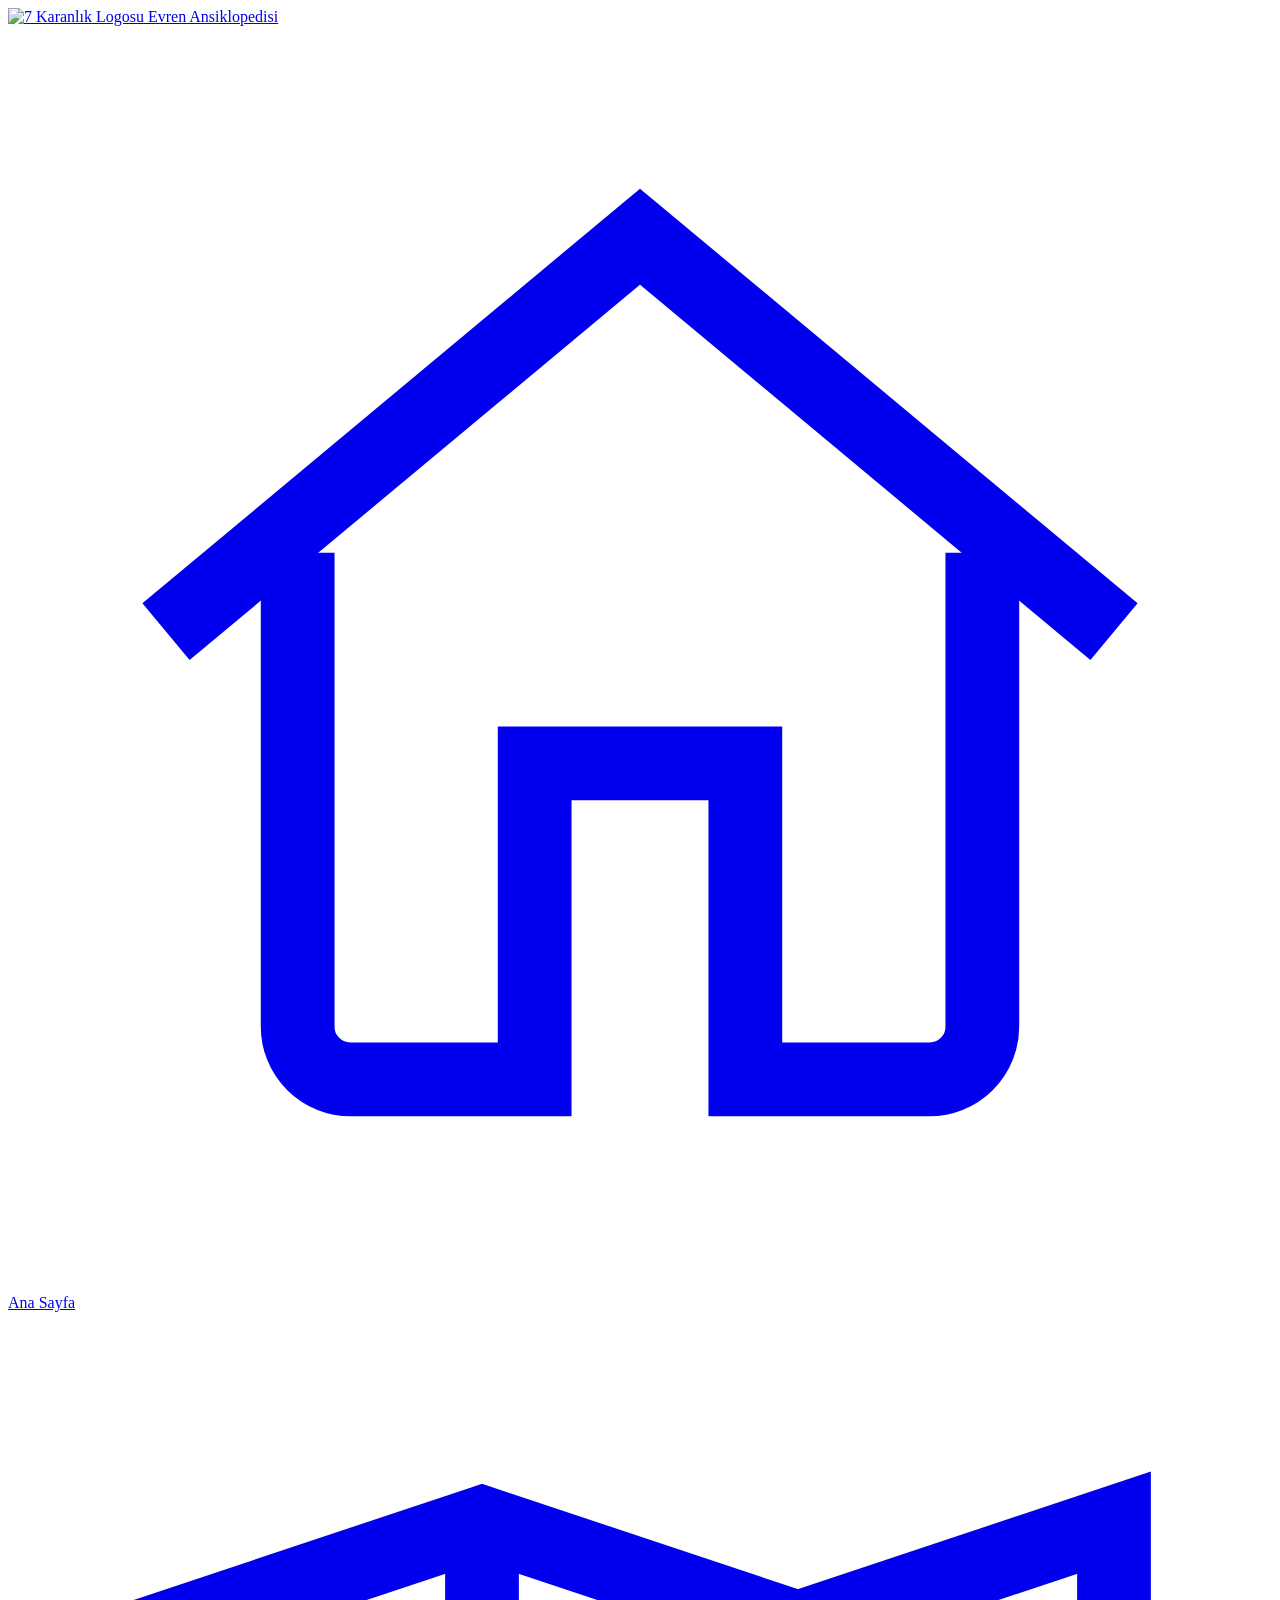
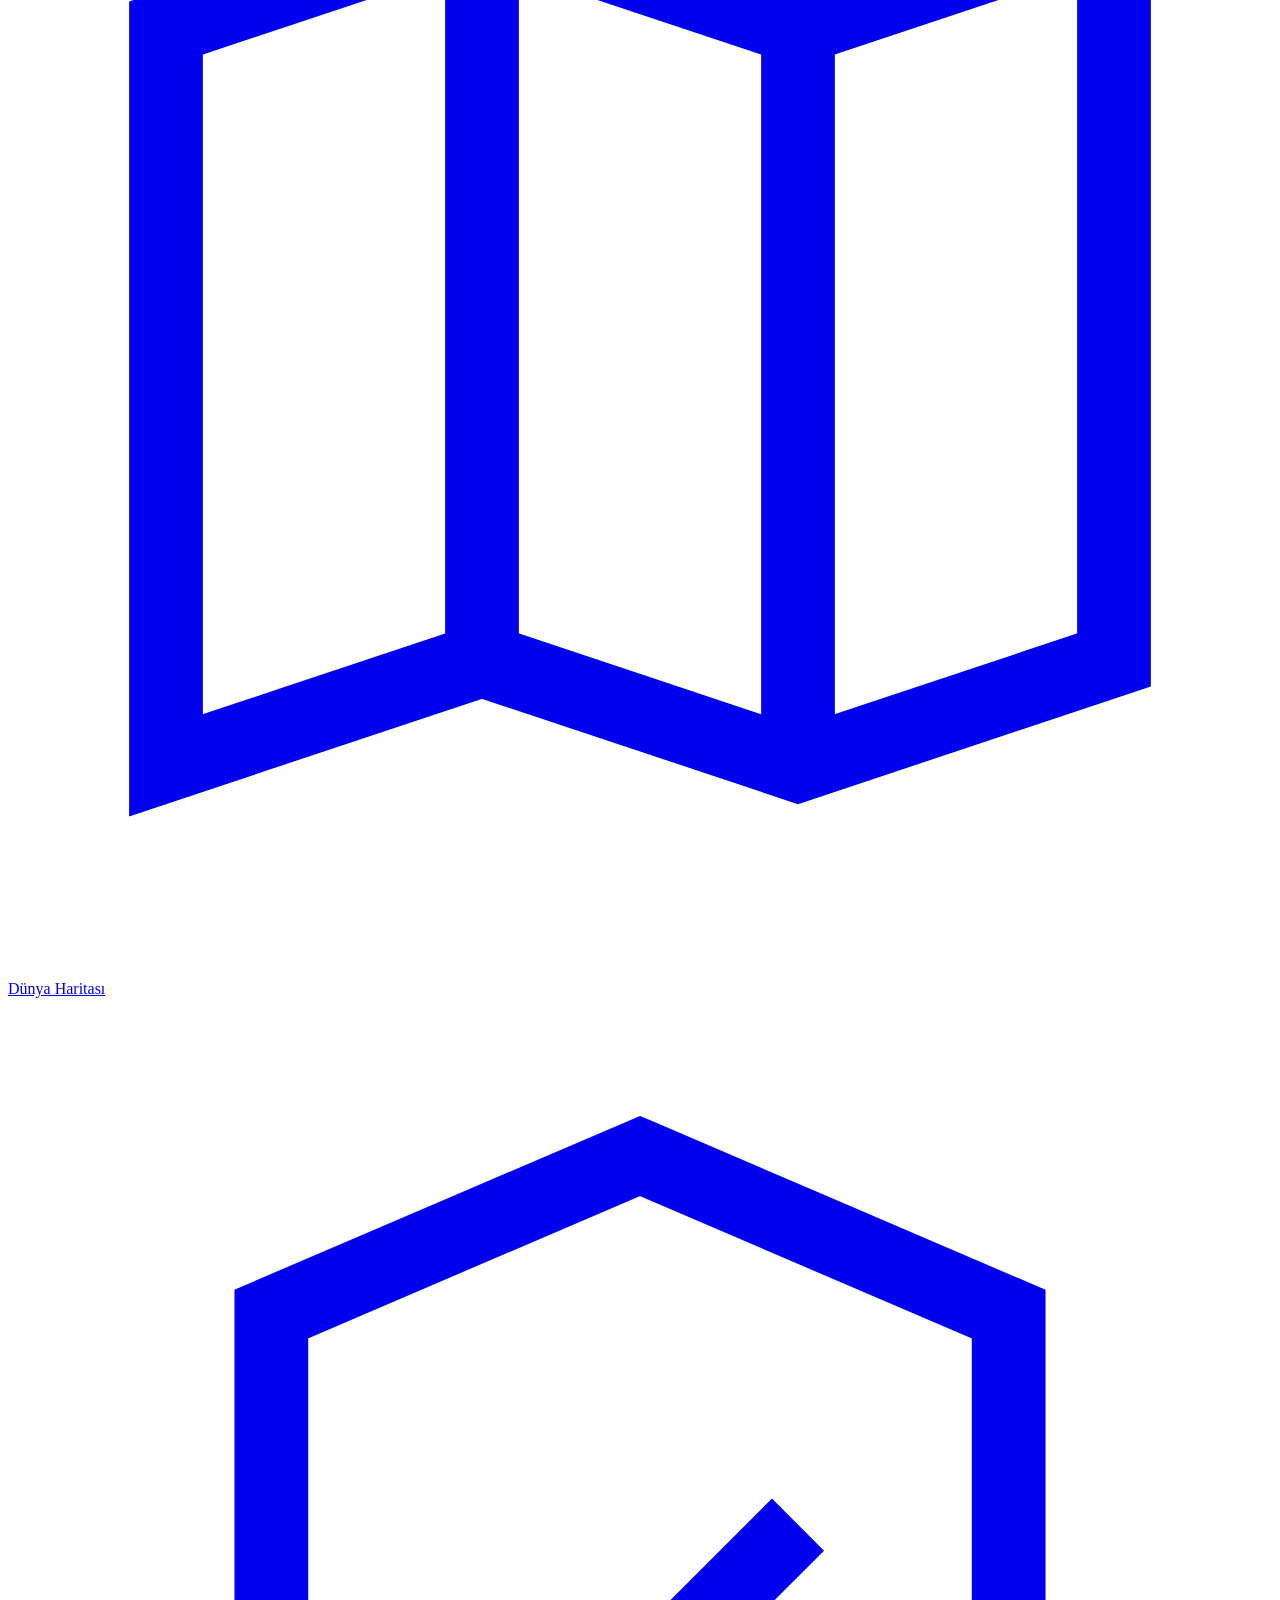
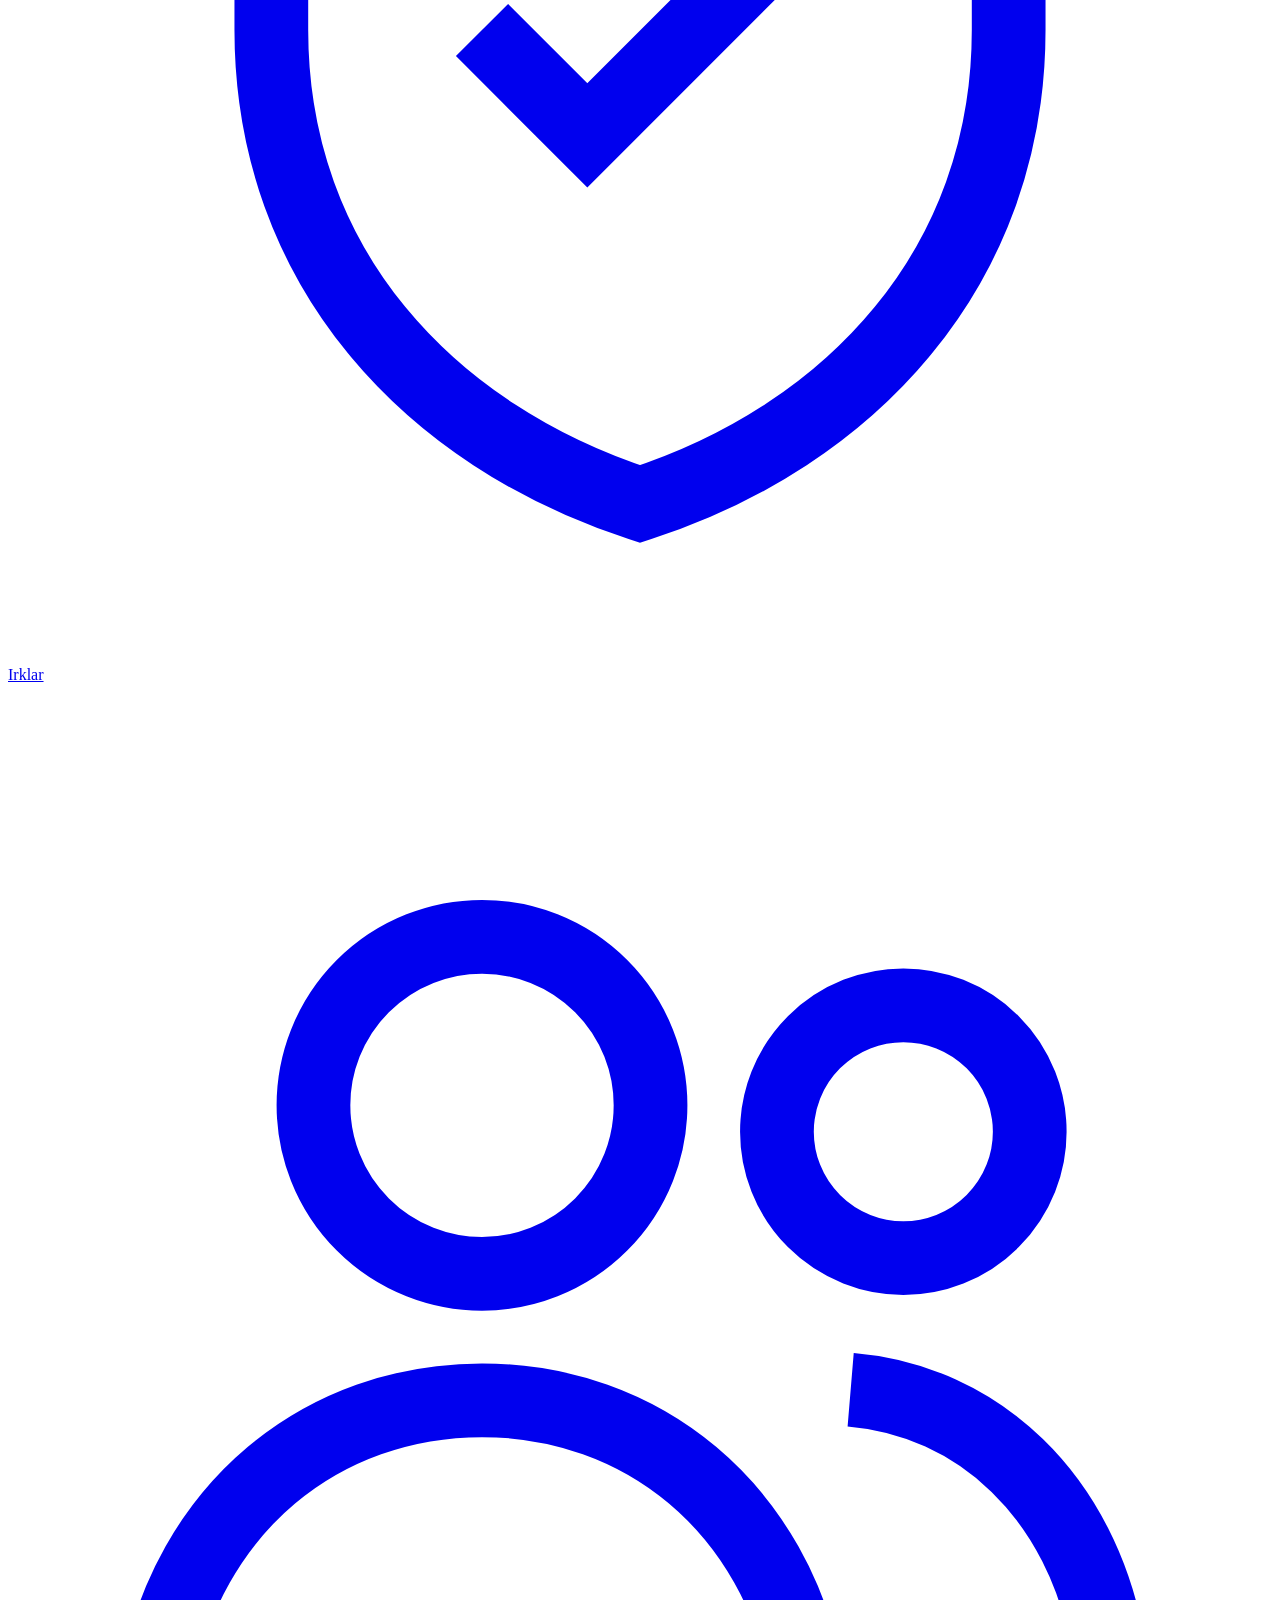
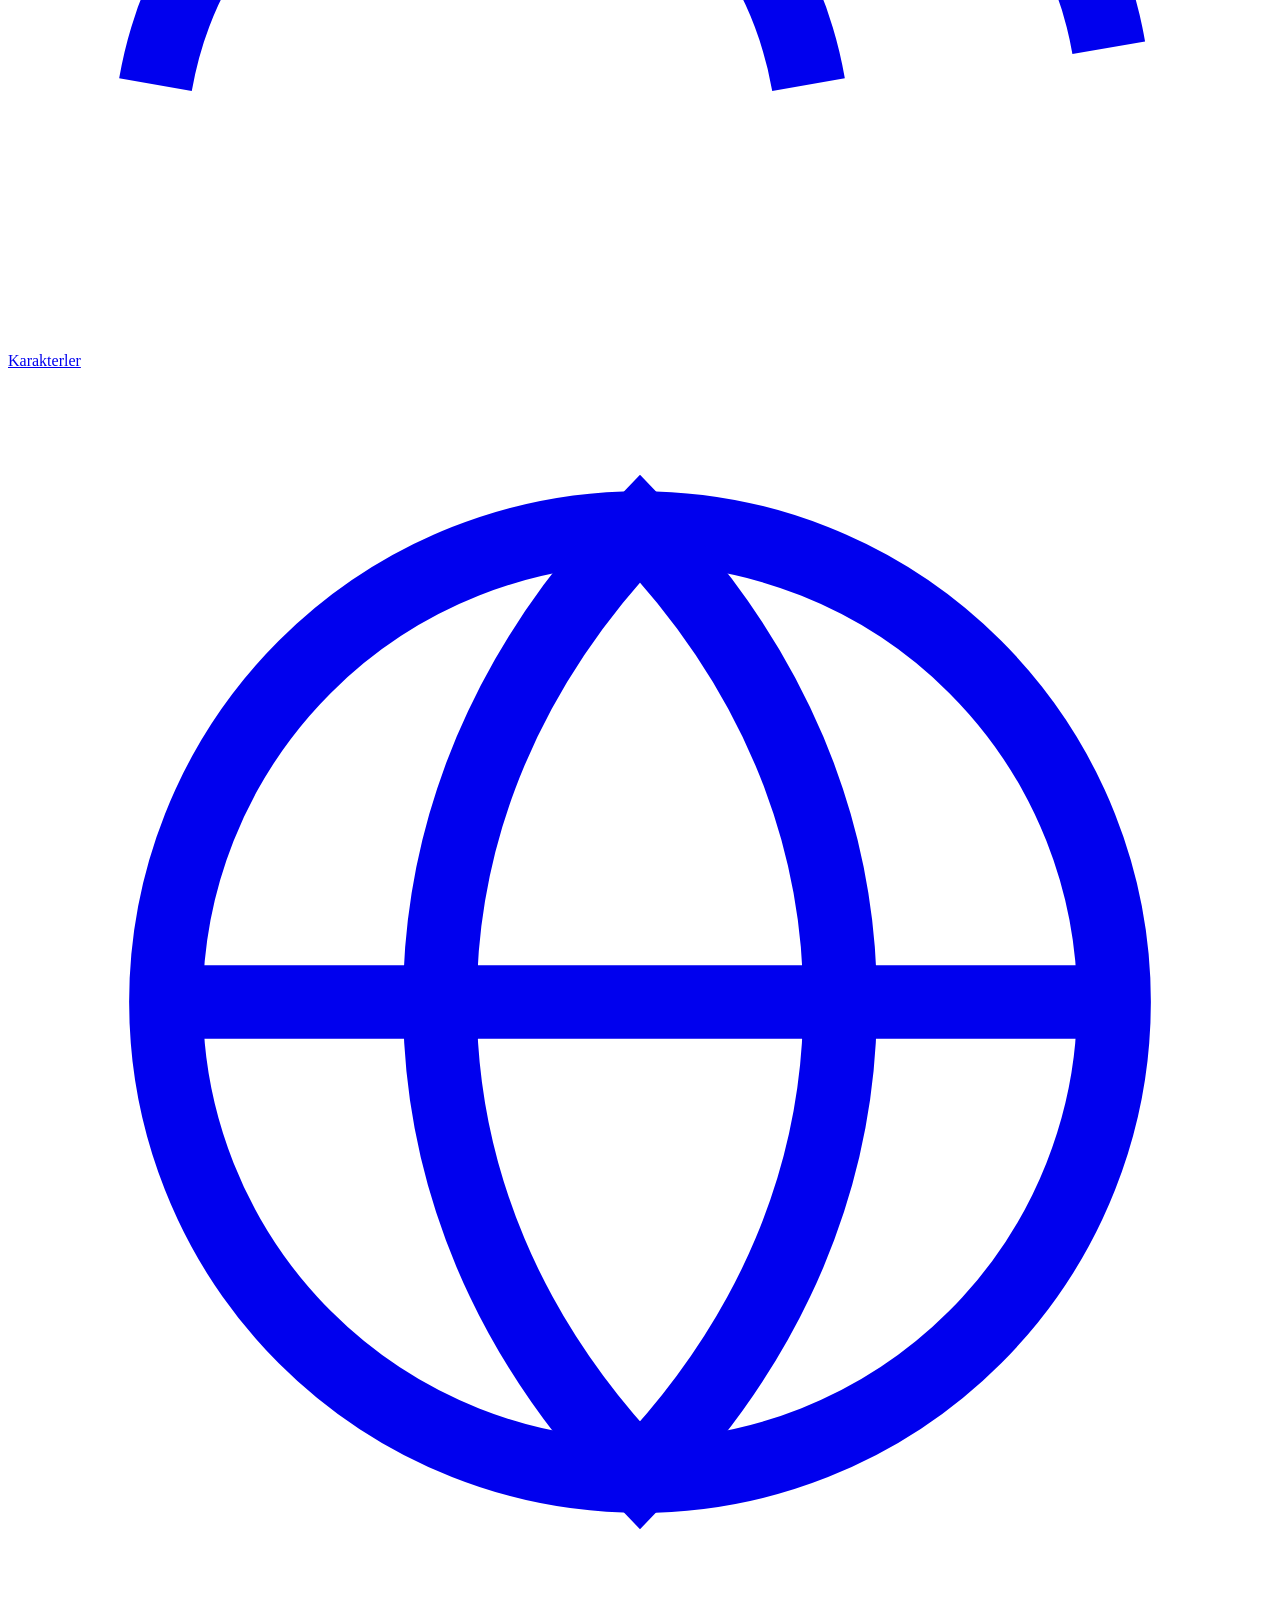
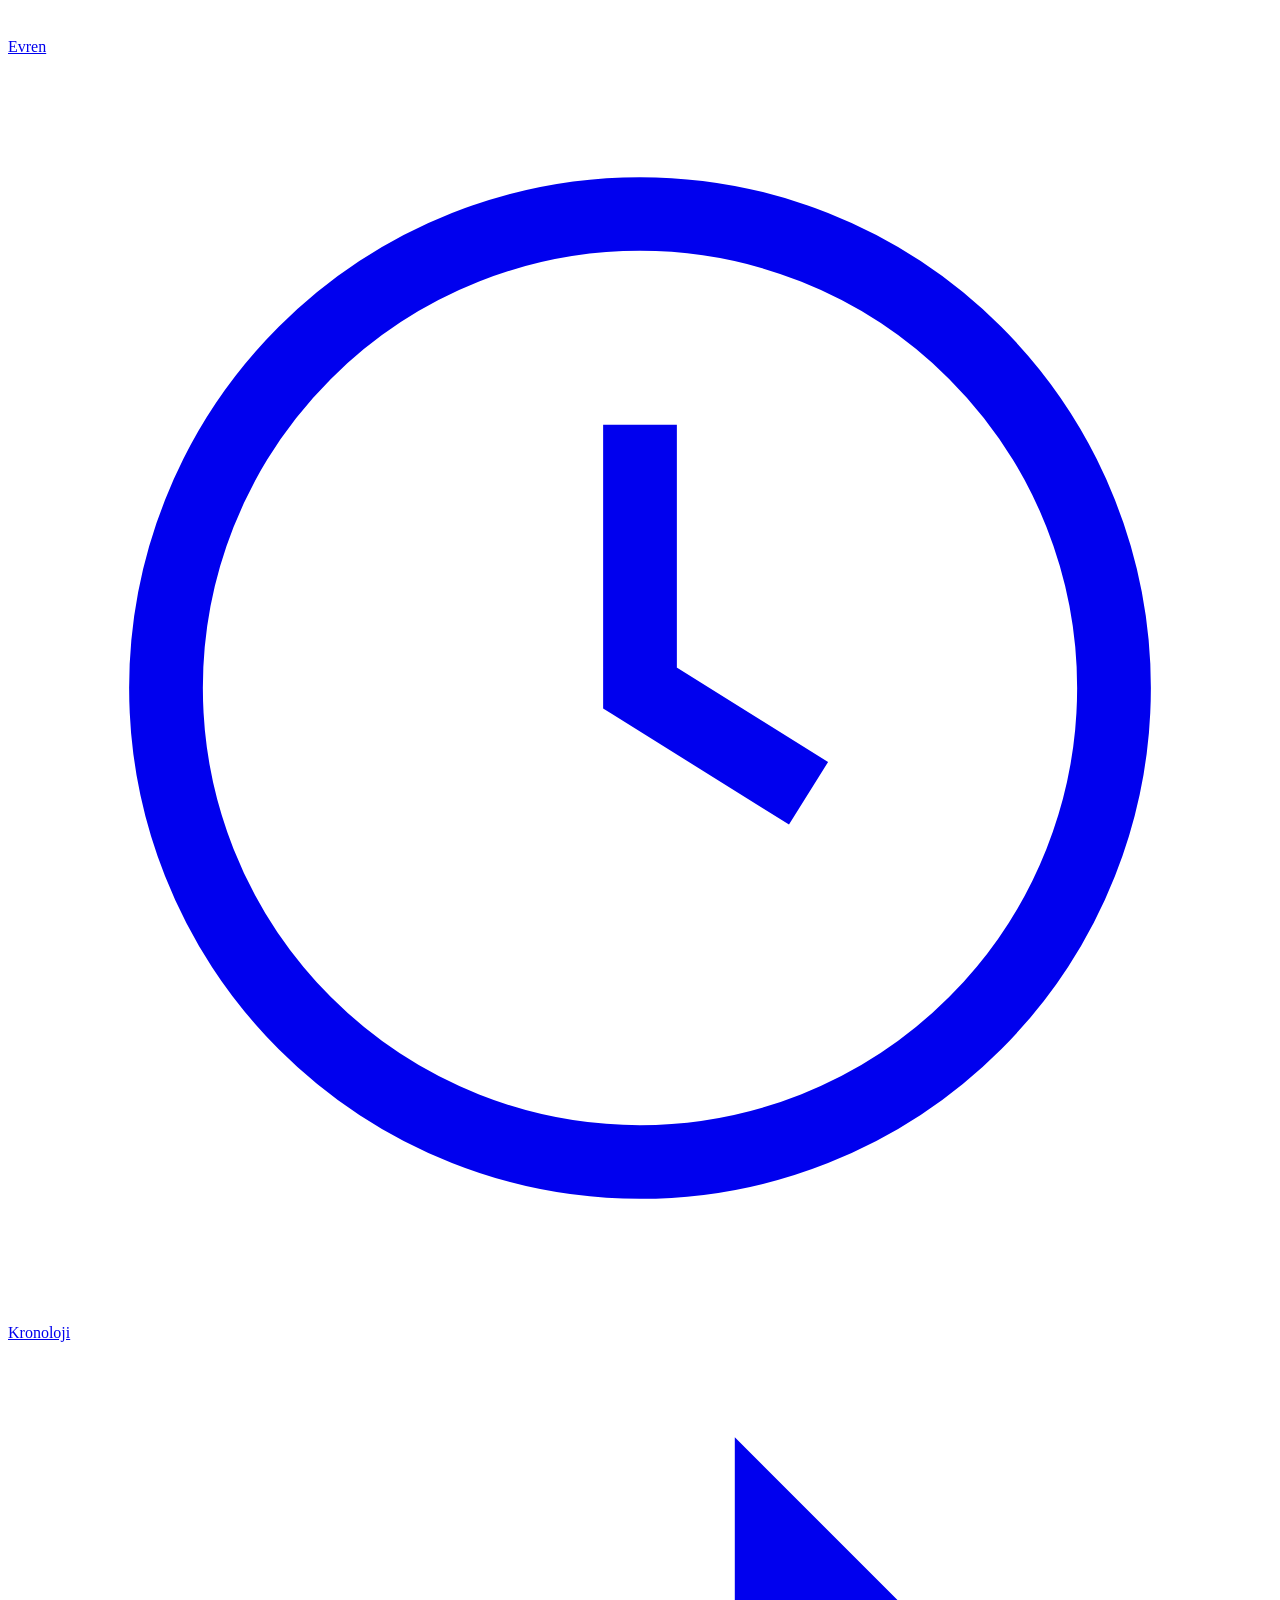
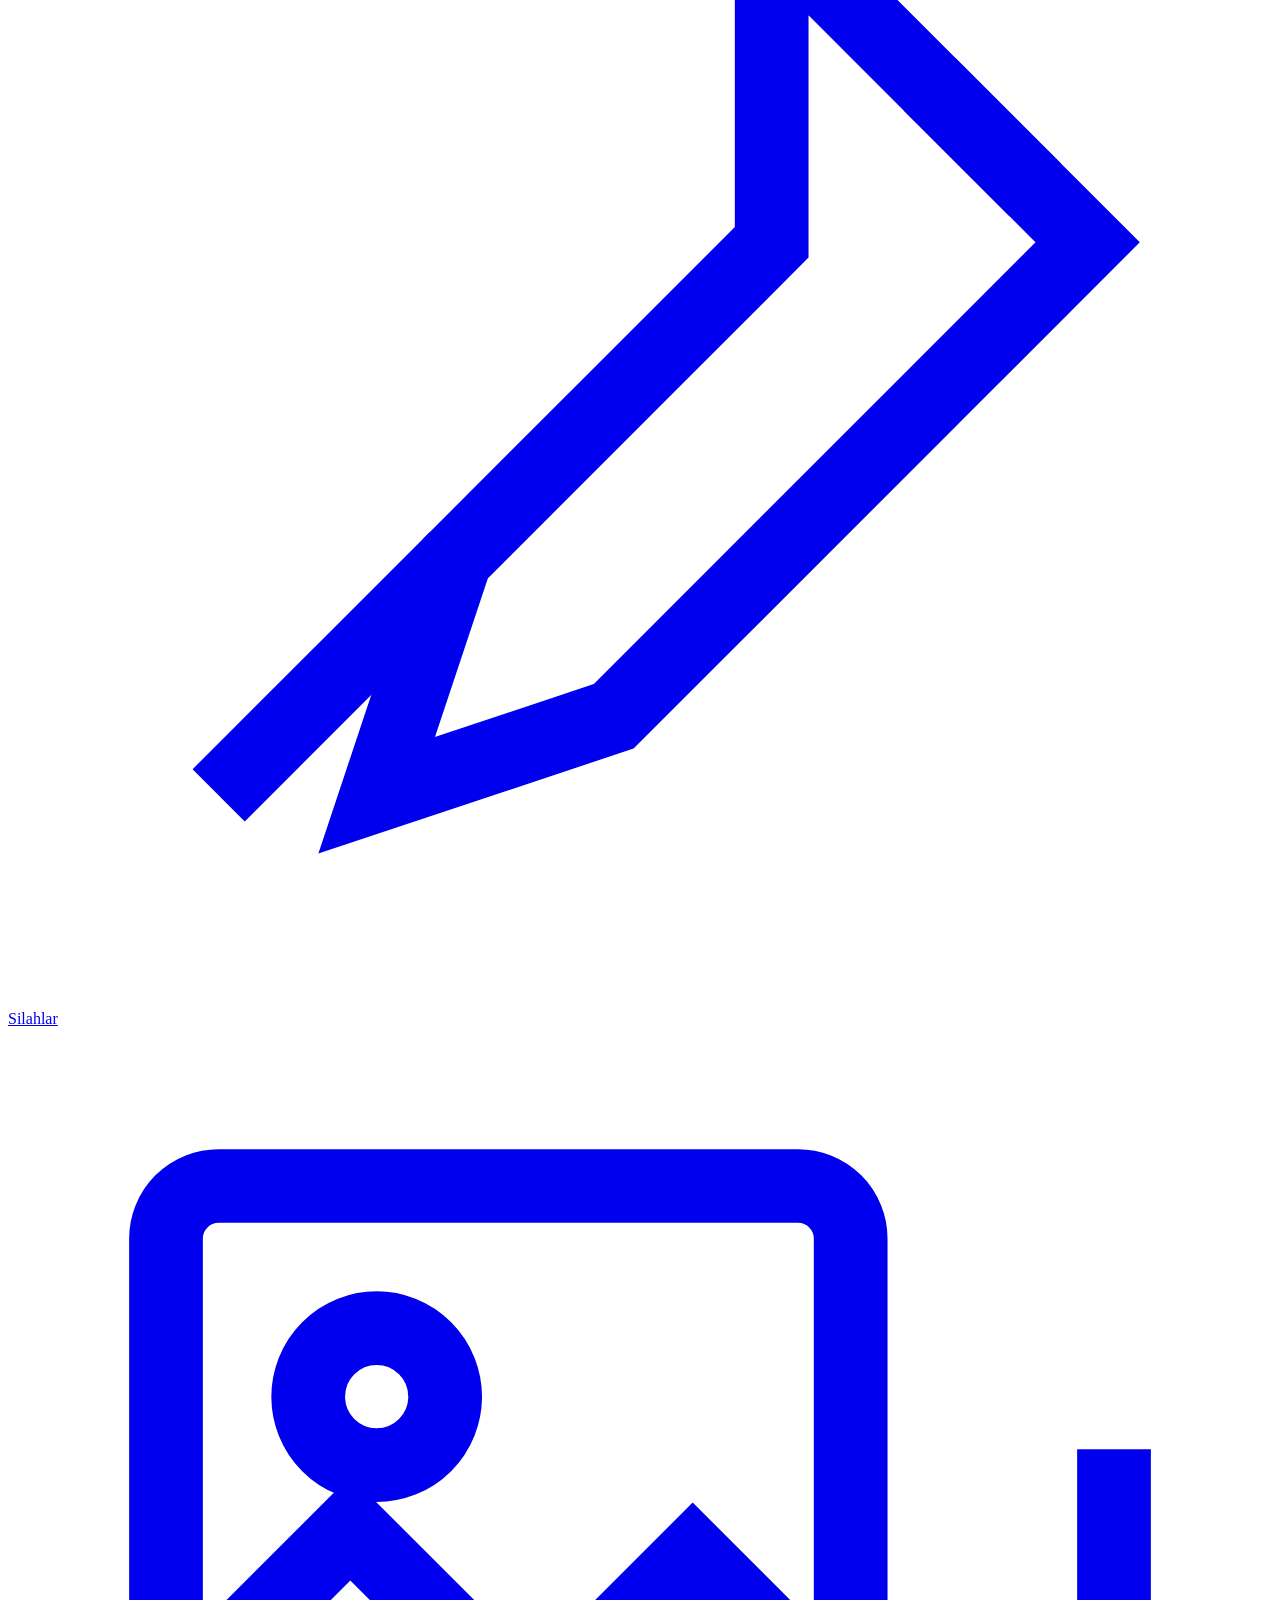
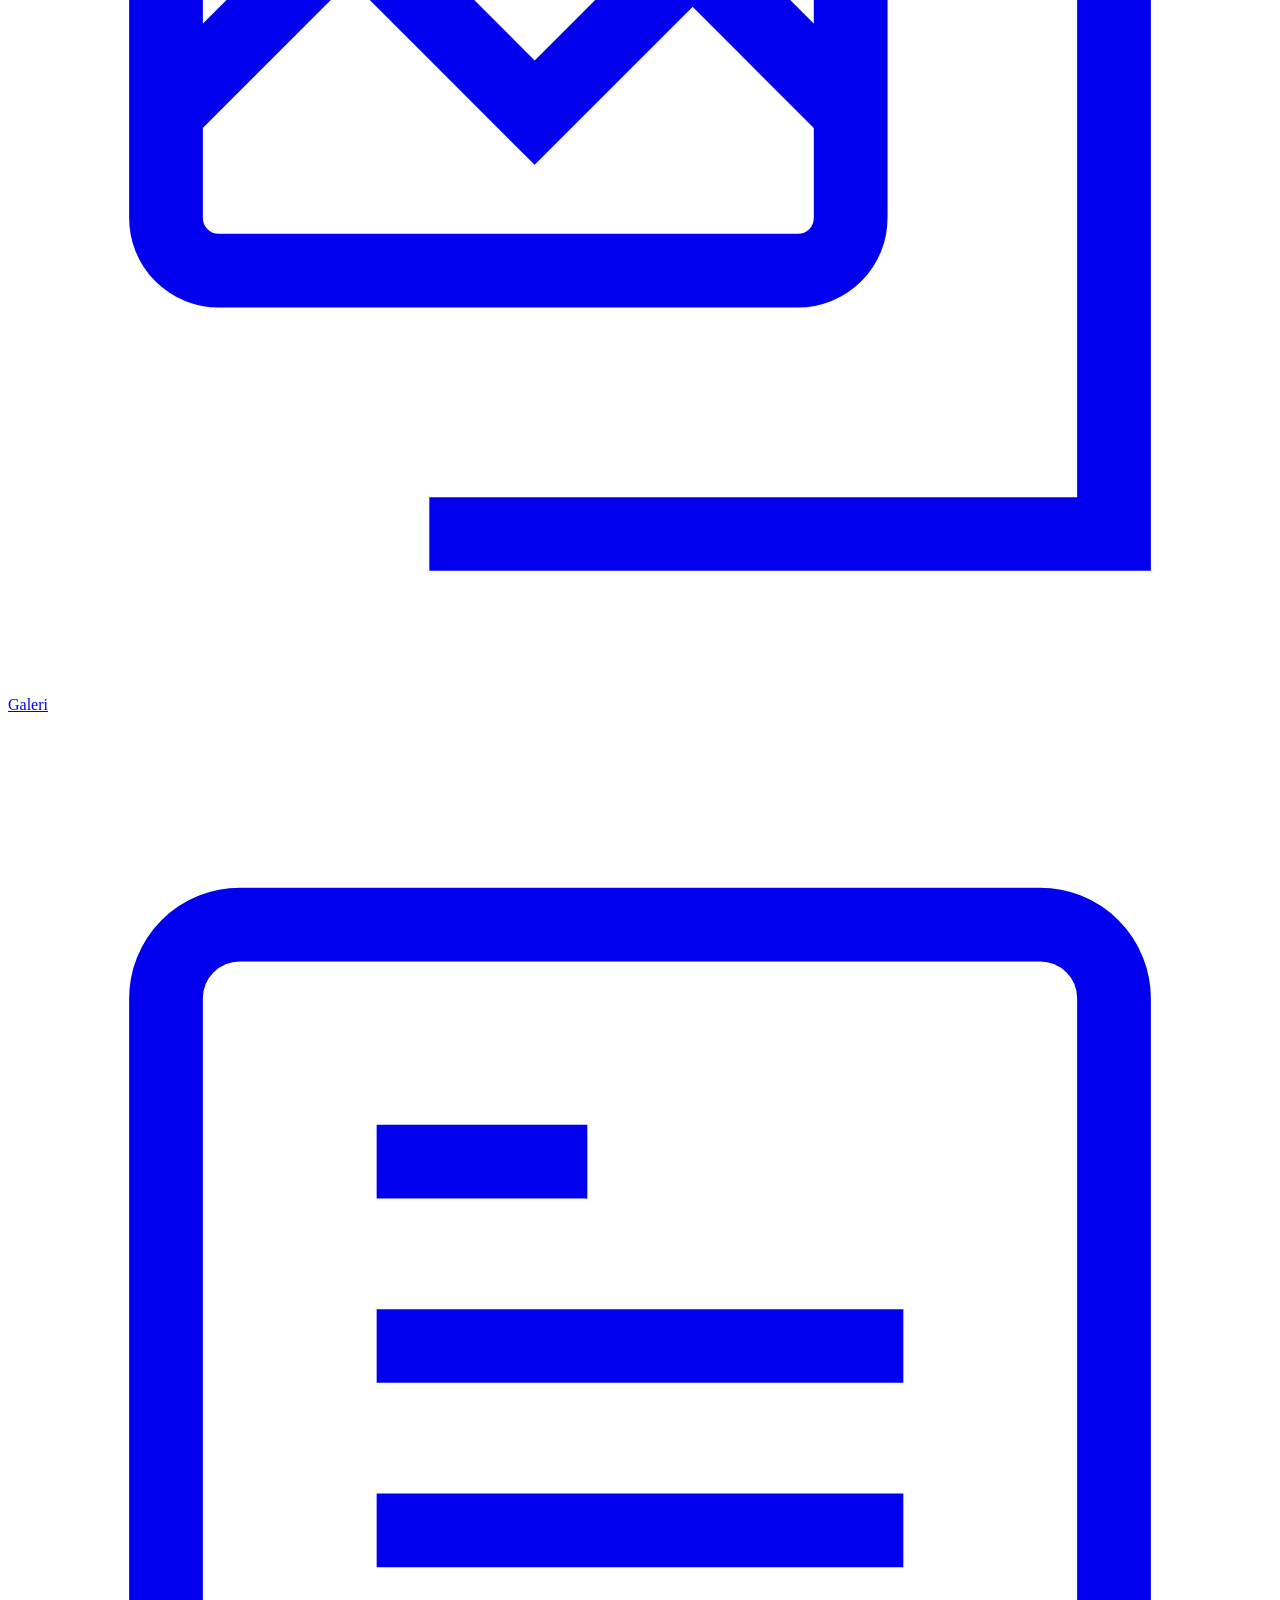
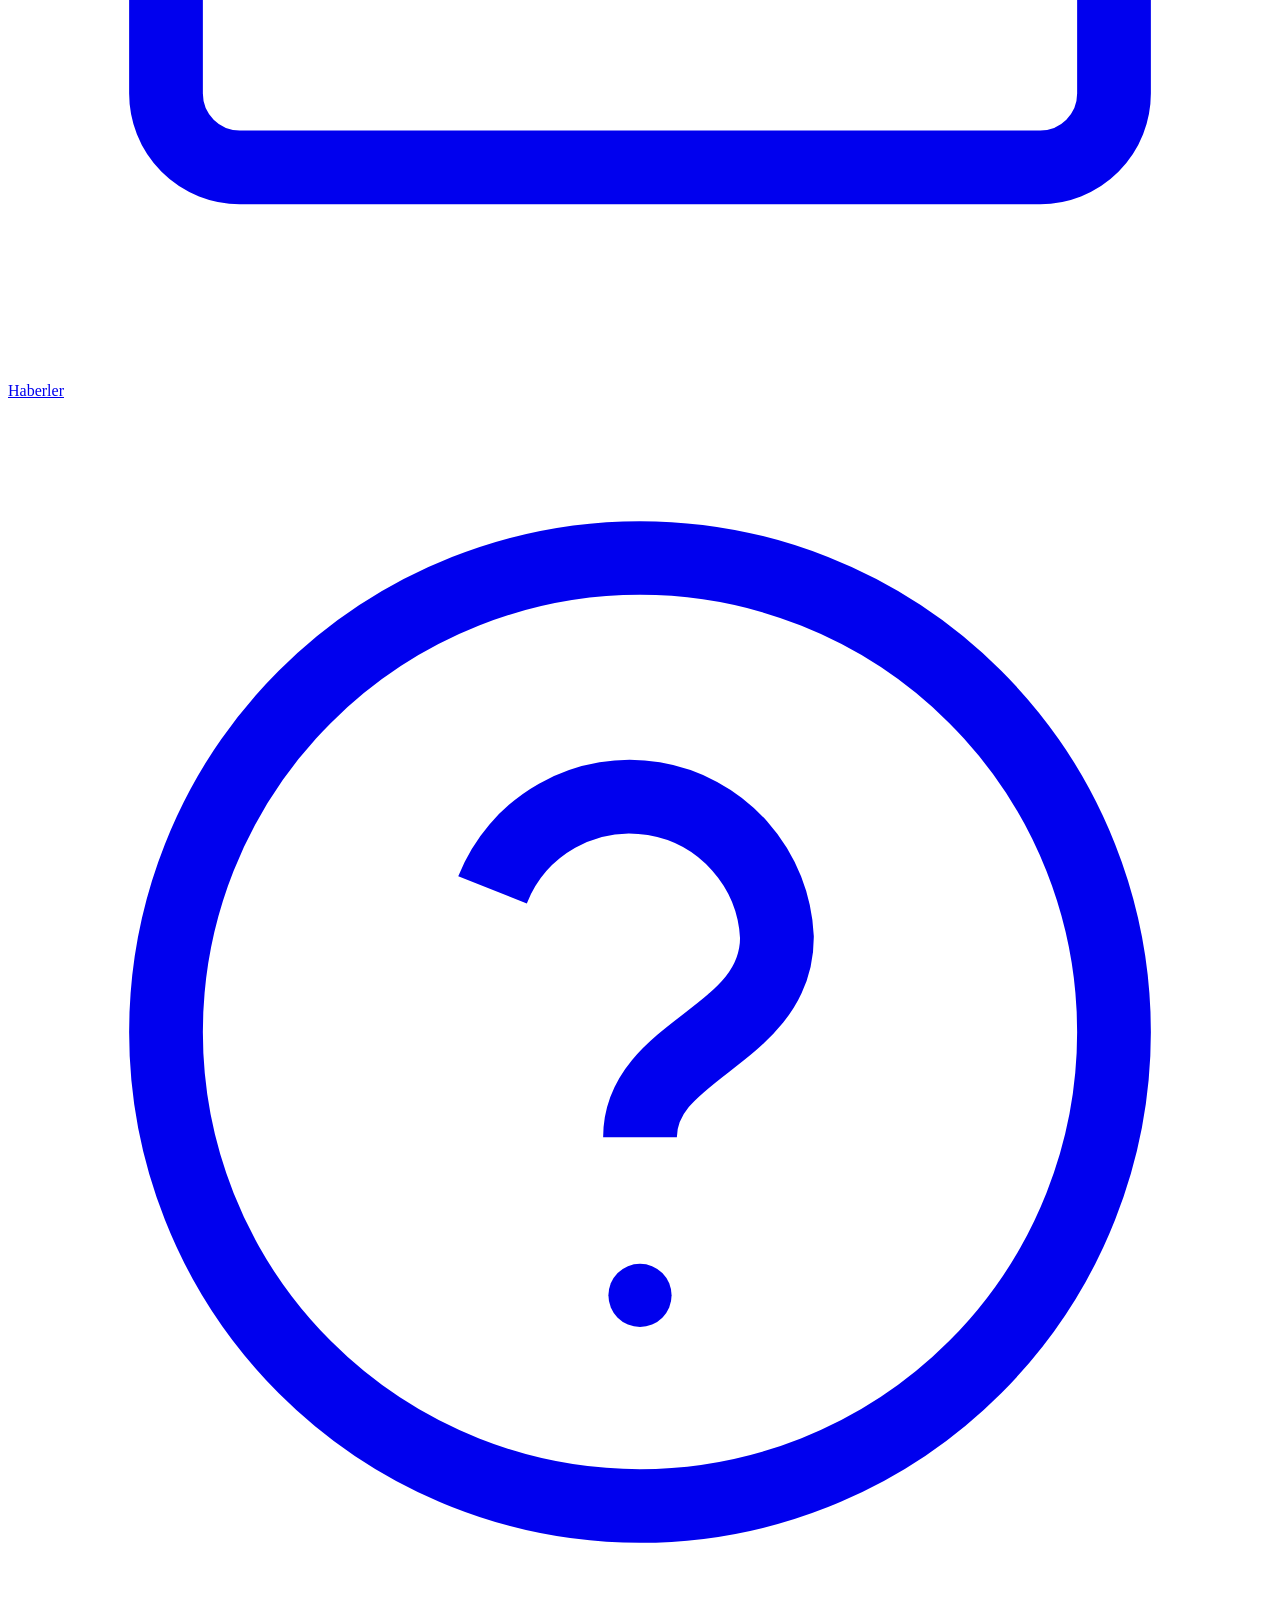
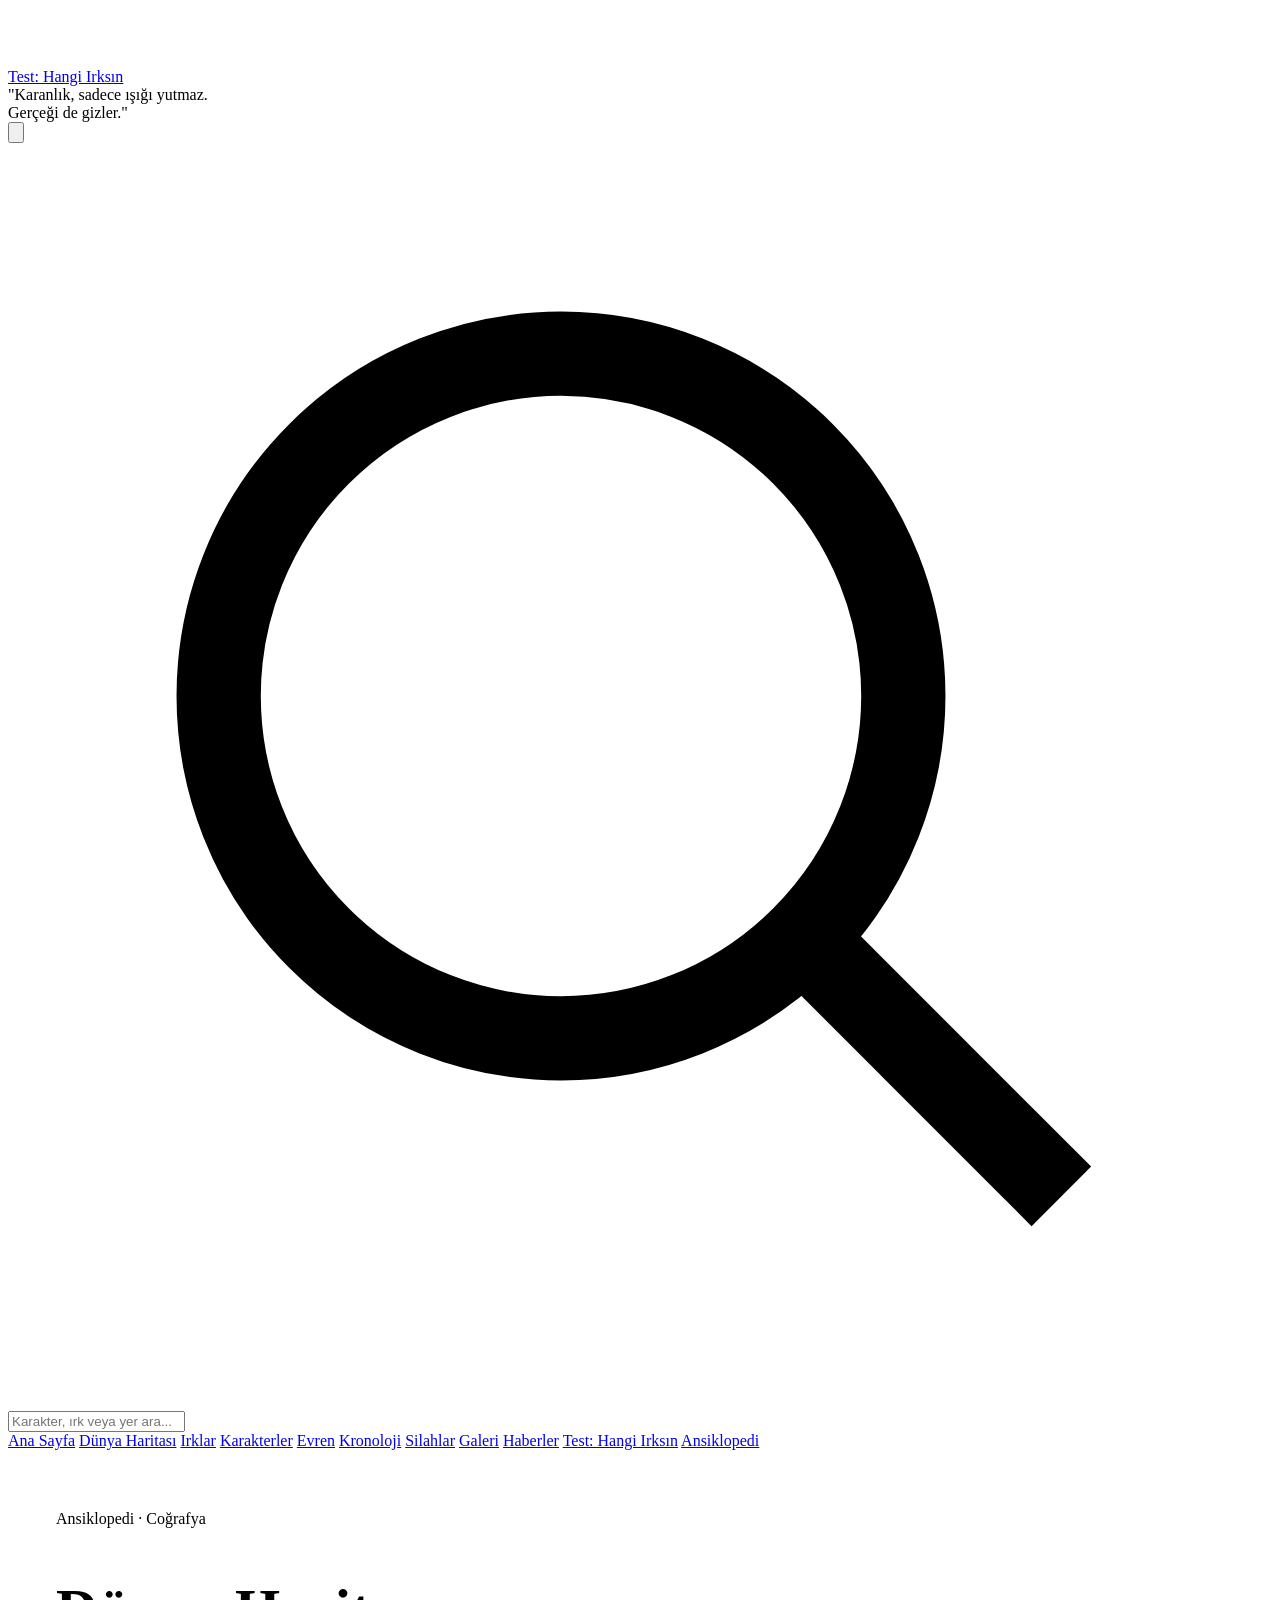
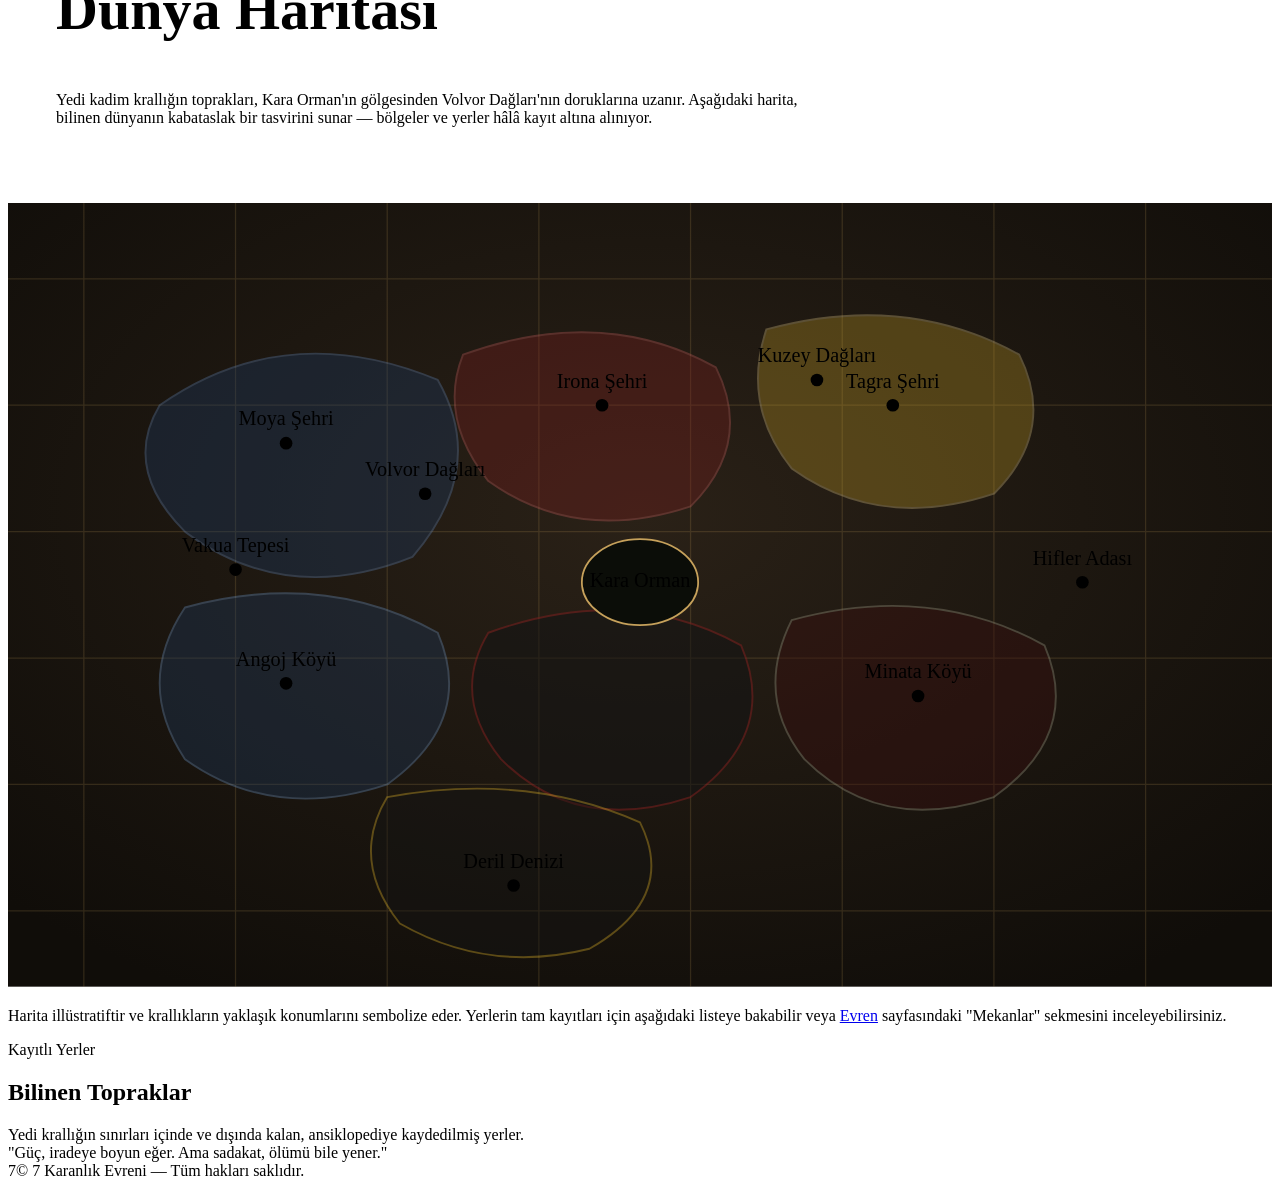
==== harita.html @ 1557a7f5 "v20260812 v20260812 7 karanlık evreni" ====
<!DOCTYPE html>
<html lang="tr">
<head>
<meta charset="UTF-8">
<meta name="viewport" content="width=device-width, initial-scale=1.0">
<title>Dünya Haritası · 7 Karanlık Evren Ansiklopedisi</title>
<meta name="description" content="7 Karanlık evreninin krallıkları ve bilinen yerlerini gösteren harita.">
<link rel="preconnect" href="https://fonts.googleapis.com">
<link rel="stylesheet" href="assets/style.css">
<script src="data/data.js"></script>
<script src="assets/common.js"></script>

</head>
<body>
<div class="scrim"></div>
<div class="app">
  <aside class="sidebar">
    <div class="brand">
      <a href="index.html">
        <img src="assets/img/logo.png" alt="7 Karanlık Logosu">
        <span class="tagline">Evren Ansiklopedisi</span>
      </a>
    </div>
    <nav class="nav-main">
<a href="index.html"><svg viewBox="0 0 24 24" fill="none" stroke="currentColor" stroke-width="1.4"><path d="M3 11.5 12 4l9 7.5"/><path d="M5.5 10v9a1 1 0 0 0 1 1H10v-6h4v6h3.5a1 1 0 0 0 1-1v-9"/></svg><span>Ana Sayfa</span></a>
<a href="harita.html" class="active"><svg viewBox="0 0 24 24" fill="none" stroke="currentColor" stroke-width="1.4"><path d="M9 4 3 6v14l6-2 6 2 6-2V4l-6 2-6-2z"/><path d="M9 4v14M15 6v14"/></svg><span>Dünya Haritası</span></a>
<a href="irklar.html"><svg viewBox="0 0 24 24" fill="none" stroke="currentColor" stroke-width="1.4"><path d="M12 3l7 3v6c0 4.5-3 7.7-7 9-4-1.3-7-4.5-7-9V6l7-3z"/><path d="M9 12l2 2 4-4"/></svg><span>Irklar</span></a>
<a href="karakterler.html"><svg viewBox="0 0 24 24" fill="none" stroke="currentColor" stroke-width="1.4"><circle cx="9" cy="8" r="3.2"/><path d="M2.8 19c.6-3.4 3.2-5.4 6.2-5.4s5.6 2 6.2 5.4"/><circle cx="17" cy="8.5" r="2.4"/><path d="M16 13.4c2.4.2 4.4 2 4.9 4.9"/></svg><span>Karakterler</span></a>
<a href="evren.html"><svg viewBox="0 0 24 24" fill="none" stroke="currentColor" stroke-width="1.4"><circle cx="12" cy="12" r="9"/><path d="M3 12h18M12 3c2.5 2.6 3.8 5.7 3.8 9s-1.3 6.4-3.8 9c-2.5-2.6-3.8-5.7-3.8-9S9.5 5.6 12 3z"/></svg><span>Evren</span></a>
<a href="kronoloji.html"><svg viewBox="0 0 24 24" fill="none" stroke="currentColor" stroke-width="1.4"><circle cx="12" cy="12" r="9"/><path d="M12 7v5l3.2 2"/></svg><span>Kronoloji</span></a>
<a href="silahlar.html"><svg viewBox="0 0 24 24" fill="none" stroke="currentColor" stroke-width="1.4"><path d="M14.5 3.5 20.5 9.5 11.5 18.5 7 20l1.5-4.5 6-6z"/><path d="M17.5 6.5l2 2"/><path d="M4 20l4.5-4.5"/></svg><span>Silahlar</span></a>
<a href="galeri.html"><svg viewBox="0 0 24 24" fill="none" stroke="currentColor" stroke-width="1.4"><rect x="3" y="3" width="13" height="13" rx="1"/><circle cx="7" cy="7" r="1.3"/><path d="M3 13l3.5-3.5L10 13l3-3 3 3"/><path d="M8 21h13V8"/></svg><span>Galeri</span></a>
<a href="haberler.html"><svg viewBox="0 0 24 24" fill="none" stroke="currentColor" stroke-width="1.4"><rect x="3" y="4" width="18" height="16" rx="1.4"/><path d="M7 8.5h4M7 12h10M7 15.5h10"/></svg><span>Haberler</span></a>
<a href="test-irk.html"><svg viewBox="0 0 24 24" fill="none" stroke="currentColor" stroke-width="1.4"><circle cx="12" cy="12" r="9"/><path d="M9.2 9.3a2.8 2.8 0 0 1 5.4.9c0 1.9-2.6 2.1-2.6 3.8"/><circle cx="12" cy="17" r=".6" fill="currentColor" stroke="none"/></svg><span>Test: Hangi Irksın</span></a>
    </nav>
    <div class="sidebar-foot">
      "Karanlık, sadece ışığı yutmaz.<br>Gerçeği de gizler."
    </div>
  </aside>
  <div class="content">
    <header class="topbar">
      <button class="menu-toggle" aria-label="Menü"><svg viewBox="0 0 24 24" fill="none" stroke="currentColor" stroke-width="1.6"><path d="M4 7h16M4 12h16M4 17h16"/></svg></button>
      <div class="search-box">
        <svg viewBox="0 0 24 24" fill="none" stroke="currentColor" stroke-width="1.6"><circle cx="10.5" cy="10.5" r="6.5"/><path d="M20 20l-4.6-4.6"/></svg>
        <input type="text" placeholder="Karakter, ırk veya yer ara..." data-global-search>
      </div>
      <nav class="topnav">
<a href="index.html">Ana Sayfa</a>
<a href="harita.html" class="active">Dünya Haritası</a>
<a href="irklar.html">Irklar</a>
<a href="karakterler.html">Karakterler</a>
<a href="evren.html">Evren</a>
<a href="kronoloji.html">Kronoloji</a>
<a href="silahlar.html">Silahlar</a>
<a href="galeri.html">Galeri</a>
<a href="haberler.html">Haberler</a>
<a href="test-irk.html">Test: Hangi Irksın</a>
        <a href="irklar.html" class="cta">Ansiklopedi</a>
      </nav>
    </header>

    <section class="hero" style="padding:60px 48px;">
      <div class="hero-inner" style="max-width:760px;">
        <span class="eyebrow">Ansiklopedi · Coğrafya</span>
        <h1 style="font-size:clamp(38px,5vw,58px);">Dünya Haritası</h1>
        <p class="hero-lore">Yedi kadim krallığın toprakları, Kara Orman'ın gölgesinden Volvor Dağları'nın doruklarına uzanır. Aşağıdaki harita, bilinen dünyanın kabataslak bir tasvirini sunar — bölgeler ve yerler hâlâ kayıt altına alınıyor.</p>
      </div>
    </section>

    <section class="section tight">
      <div class="map-frame">
        <svg viewBox="0 0 1000 620" class="world-map" xmlns="http://www.w3.org/2000/svg">
          <defs>
            <radialGradient id="mapGlow" cx="50%" cy="40%" r="70%">
              <stop offset="0%" stop-color="#2a2117"/>
              <stop offset="100%" stop-color="#100d09"/>
            </radialGradient>
          </defs>
          <rect x="0" y="0" width="1000" height="620" fill="url(#mapGlow)"/>
          <g opacity="0.18" stroke="#c6a15b" stroke-width="1">
            <path d="M0 60 H1000 M0 160 H1000 M0 260 H1000 M0 360 H1000 M0 460 H1000 M0 560 H1000"/>
            <path d="M60 0 V620 M180 0 V620 M300 0 V620 M420 0 V620 M540 0 V620 M660 0 V620 M780 0 V620 M900 0 V620"/>
          </g>

          <!-- Regions (stylised) -->
          <path d="M120 160 Q220 90 340 140 Q380 210 320 280 Q220 320 140 260 Q90 210 120 160Z" fill="#1c3a63" opacity="0.35" stroke="#5c7fb0" stroke-width="1.5"/>
          <path d="M360 120 Q470 80 560 130 Q590 190 540 240 Q450 270 380 220 Q340 170 360 120Z" fill="#7a1f1f" opacity="0.35" stroke="#c25a5a" stroke-width="1.5"/>
          <path d="M600 100 Q710 70 800 120 Q830 180 780 230 Q690 260 620 210 Q580 160 600 100Z" fill="#c9a227" opacity="0.30" stroke="#e8cf8a" stroke-width="1.5"/>
          <path d="M140 320 Q250 290 340 340 Q370 410 300 460 Q210 490 140 440 Q100 380 140 320Z" fill="#1e3a5f" opacity="0.35" stroke="#6a93c4" stroke-width="1.5"/>
          <path d="M380 340 Q490 300 580 350 Q610 420 540 470 Q450 500 390 440 Q350 390 380 340Z" fill="#141414" opacity="0.55" stroke="#7a1f1f" stroke-width="1.5"/>
          <path d="M620 330 Q730 300 820 350 Q850 420 780 470 Q690 500 630 440 Q590 390 620 330Z" fill="#3a0f0f" opacity="0.4" stroke="#8f8a76" stroke-width="1.5"/>
          <path d="M300 470 Q410 450 500 490 Q530 550 460 590 Q380 610 310 570 Q270 520 300 470Z" fill="#141414" opacity="0.4" stroke="#c9a227" stroke-width="1.5"/>

          <!-- Kara Orman (central dark heart) -->
          <ellipse cx="500" cy="300" rx="46" ry="34" fill="#0b0d08" stroke="#c6a15b" stroke-width="1.4"/>
          <text x="500" y="304" text-anchor="middle" class="map-label map-label-strong">Kara Orman</text>

          <!-- Markers -->
          <g class="map-pin" data-name="Volvor Dağları"><circle cx="330" cy="230" r="5"/><text x="330" y="216" text-anchor="middle" class="map-label">Volvor Dağları</text></g>
          <g class="map-pin" data-name="Moya Şehri"><circle cx="220" cy="190" r="5"/><text x="220" y="176" text-anchor="middle" class="map-label">Moya Şehri</text></g>
          <g class="map-pin" data-name="Irona Şehri"><circle cx="470" cy="160" r="5"/><text x="470" y="146" text-anchor="middle" class="map-label">Irona Şehri</text></g>
          <g class="map-pin" data-name="Tagra Şehri"><circle cx="700" cy="160" r="5"/><text x="700" y="146" text-anchor="middle" class="map-label">Tagra Şehri</text></g>
          <g class="map-pin" data-name="Angoj Köyü"><circle cx="220" cy="380" r="5"/><text x="220" y="366" text-anchor="middle" class="map-label">Angoj Köyü</text></g>
          <g class="map-pin" data-name="Minata Köyü"><circle cx="720" cy="390" r="5"/><text x="720" y="376" text-anchor="middle" class="map-label">Minata Köyü</text></g>
          <g class="map-pin" data-name="Deril Denizi"><circle cx="400" cy="540" r="5"/><text x="400" y="526" text-anchor="middle" class="map-label">Deril Denizi</text></g>
          <g class="map-pin" data-name="Kuzey Dağları"><circle cx="640" cy="140" r="5"/><text x="640" y="126" text-anchor="middle" class="map-label">Kuzey Dağları</text></g>
          <g class="map-pin" data-name="Vakua Tepesi"><circle cx="180" cy="290" r="5"/><text x="180" y="276" text-anchor="middle" class="map-label">Vakua Tepesi</text></g>
          <g class="map-pin" data-name="Hifler Adası"><circle cx="850" cy="300" r="5"/><text x="850" y="286" text-anchor="middle" class="map-label">Hifler Adası</text></g>
        </svg>
      </div>
      <p class="map-note">Harita illüstratiftir ve krallıkların yaklaşık konumlarını sembolize eder. Yerlerin tam kayıtları için aşağıdaki listeye bakabilir veya <a href="evren.html">Evren</a> sayfasındaki "Mekanlar" sekmesini inceleyebilirsiniz.</p>
    </section>

    <section class="section tight">
      <div class="section-head">
        <div><span class="eyebrow">Kayıtlı Yerler</span><h2>Bilinen Topraklar</h2></div>
        <div class="desc">Yedi krallığın sınırları içinde ve dışında kalan, ansiklopediye kaydedilmiş yerler.</div>
      </div>
      <div class="data-grid" id="mekan-grid"></div>
    </section>

    <script>
    (function(){
      var grid = document.getElementById('mekan-grid');
      if (!grid || typeof SITE_DATA === 'undefined') return;
      grid.innerHTML = SITE_DATA.mekanlar.map(function(m){
        return '<div class="data-item"><div class="n">' + m.ad + '</div>' +
          (m.nerede ? '<div class="d">' + m.nerede + '</div>' : '<div class="d">Konumu kayıtlarda belirtilmemiş.</div>') +
          '</div>';
      }).join('');
    })();
    </script>

    <footer class="site-footer">
      <div class="quote">"Güç, iradeye boyun eğer. Ama sadakat, ölümü bile yener."</div>
      <div class="rights"><span class="big">7</span>© 7 Karanlık Evreni — Tüm hakları saklıdır.</div>
    </footer>
  </div>
</div>
</body>
</html>
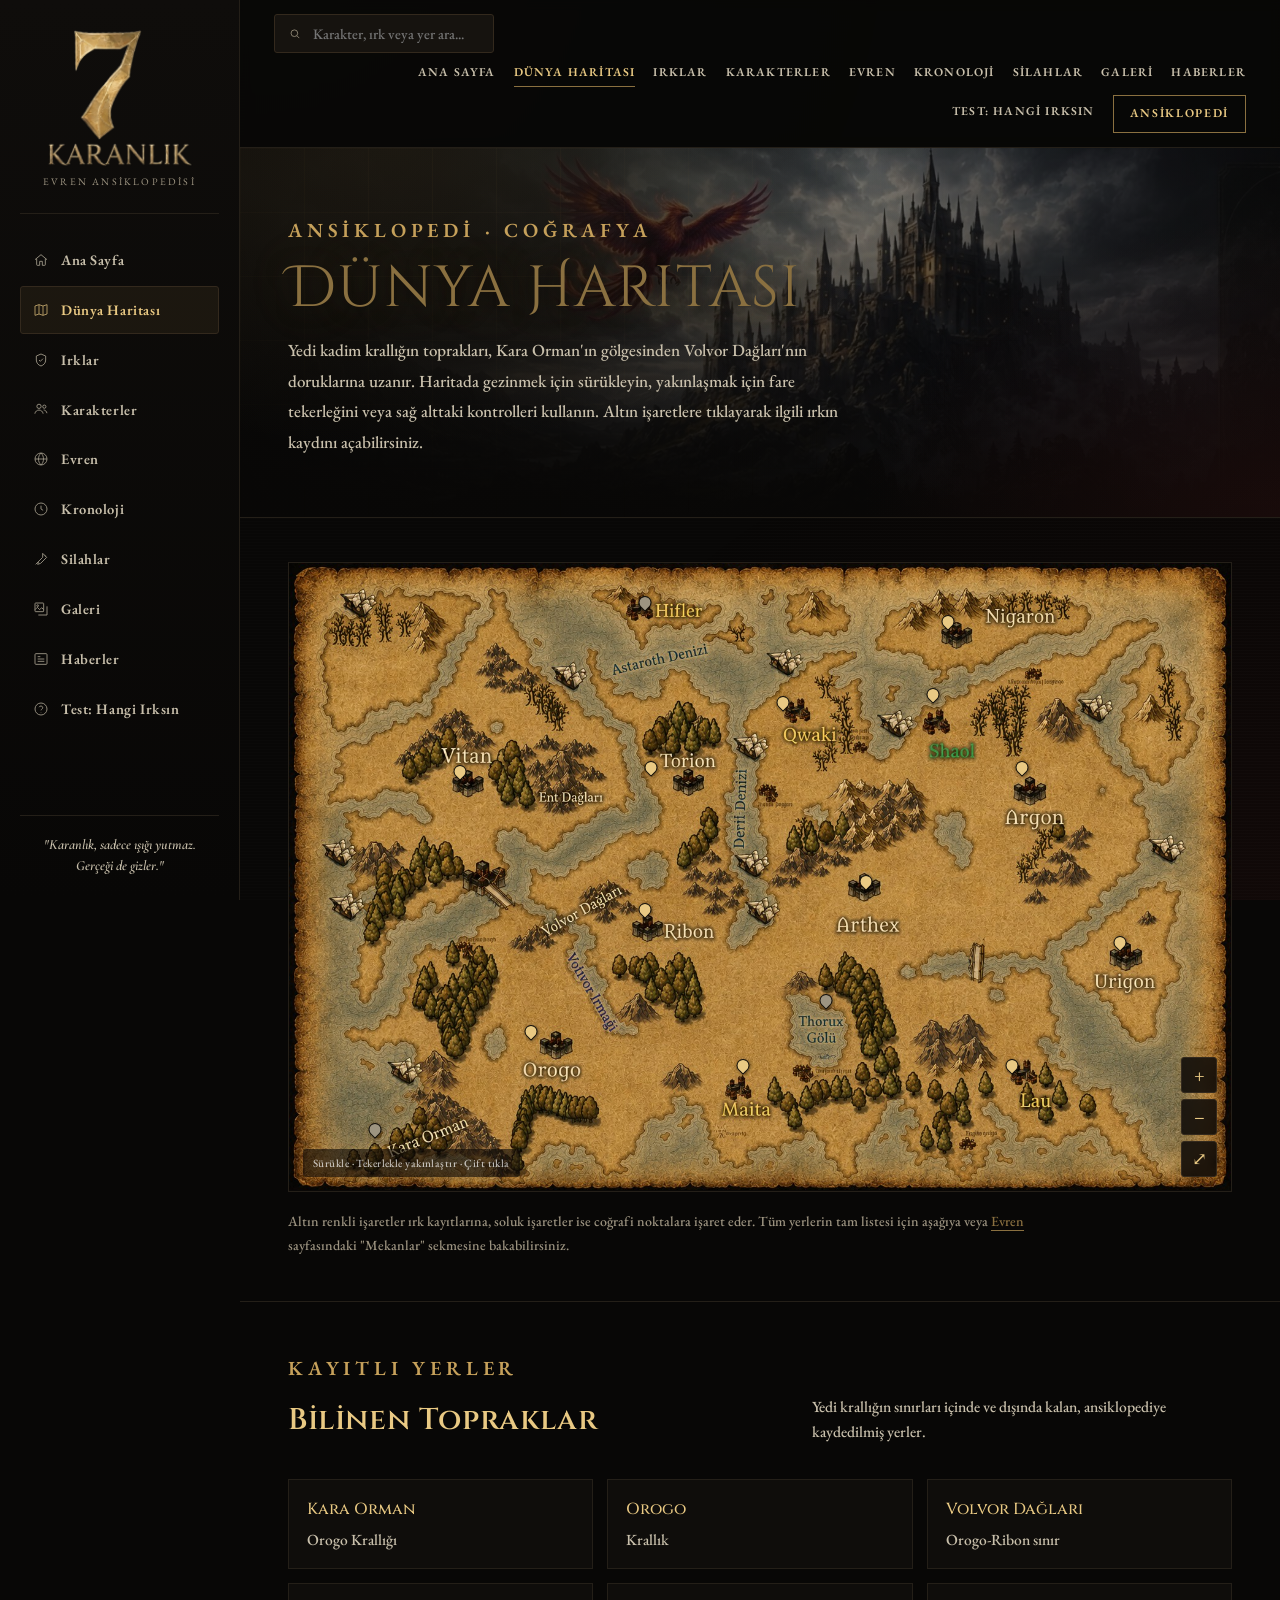
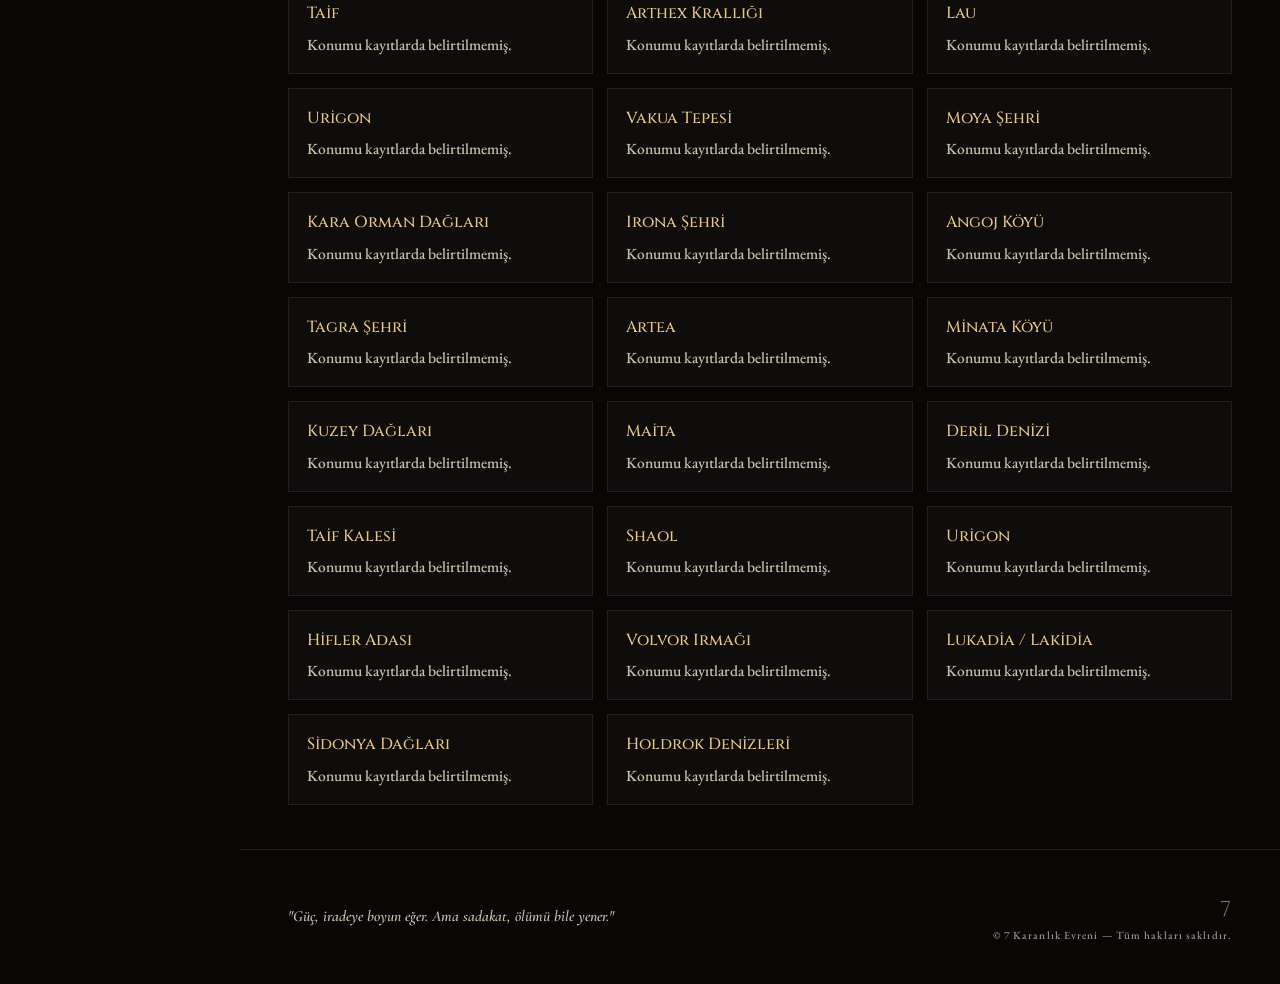
==== commit 12d67ea1: "commit v4" ====
--- a/harita.html
+++ b/harita.html
@@ -63,53 +63,177 @@
       <div class="hero-inner" style="max-width:760px;">
         <span class="eyebrow">Ansiklopedi · Coğrafya</span>
         <h1 style="font-size:clamp(38px,5vw,58px);">Dünya Haritası</h1>
-        <p class="hero-lore">Yedi kadim krallığın toprakları, Kara Orman'ın gölgesinden Volvor Dağları'nın doruklarına uzanır. Aşağıdaki harita, bilinen dünyanın kabataslak bir tasvirini sunar — bölgeler ve yerler hâlâ kayıt altına alınıyor.</p>
+        <p class="hero-lore">Yedi kadim krallığın toprakları, Kara Orman'ın gölgesinden Volvor Dağları'nın doruklarına uzanır. Haritada gezinmek için sürükleyin, yakınlaşmak için fare tekerleğini veya sağ alttaki kontrolleri kullanın. Altın işaretlere tıklayarak ilgili ırkın kaydını açabilirsiniz.</p>
       </div>
     </section>
 
     <section class="section tight">
-      <div class="map-frame">
-        <svg viewBox="0 0 1000 620" class="world-map" xmlns="http://www.w3.org/2000/svg">
-          <defs>
-            <radialGradient id="mapGlow" cx="50%" cy="40%" r="70%">
-              <stop offset="0%" stop-color="#2a2117"/>
-              <stop offset="100%" stop-color="#100d09"/>
-            </radialGradient>
-          </defs>
-          <rect x="0" y="0" width="1000" height="620" fill="url(#mapGlow)"/>
-          <g opacity="0.18" stroke="#c6a15b" stroke-width="1">
-            <path d="M0 60 H1000 M0 160 H1000 M0 260 H1000 M0 360 H1000 M0 460 H1000 M0 560 H1000"/>
-            <path d="M60 0 V620 M180 0 V620 M300 0 V620 M420 0 V620 M540 0 V620 M660 0 V620 M780 0 V620 M900 0 V620"/>
-          </g>
-
-          <!-- Regions (stylised) -->
-          <path d="M120 160 Q220 90 340 140 Q380 210 320 280 Q220 320 140 260 Q90 210 120 160Z" fill="#1c3a63" opacity="0.35" stroke="#5c7fb0" stroke-width="1.5"/>
-          <path d="M360 120 Q470 80 560 130 Q590 190 540 240 Q450 270 380 220 Q340 170 360 120Z" fill="#7a1f1f" opacity="0.35" stroke="#c25a5a" stroke-width="1.5"/>
-          <path d="M600 100 Q710 70 800 120 Q830 180 780 230 Q690 260 620 210 Q580 160 600 100Z" fill="#c9a227" opacity="0.30" stroke="#e8cf8a" stroke-width="1.5"/>
-          <path d="M140 320 Q250 290 340 340 Q370 410 300 460 Q210 490 140 440 Q100 380 140 320Z" fill="#1e3a5f" opacity="0.35" stroke="#6a93c4" stroke-width="1.5"/>
-          <path d="M380 340 Q490 300 580 350 Q610 420 540 470 Q450 500 390 440 Q350 390 380 340Z" fill="#141414" opacity="0.55" stroke="#7a1f1f" stroke-width="1.5"/>
-          <path d="M620 330 Q730 300 820 350 Q850 420 780 470 Q690 500 630 440 Q590 390 620 330Z" fill="#3a0f0f" opacity="0.4" stroke="#8f8a76" stroke-width="1.5"/>
-          <path d="M300 470 Q410 450 500 490 Q530 550 460 590 Q380 610 310 570 Q270 520 300 470Z" fill="#141414" opacity="0.4" stroke="#c9a227" stroke-width="1.5"/>
-
-          <!-- Kara Orman (central dark heart) -->
-          <ellipse cx="500" cy="300" rx="46" ry="34" fill="#0b0d08" stroke="#c6a15b" stroke-width="1.4"/>
-          <text x="500" y="304" text-anchor="middle" class="map-label map-label-strong">Kara Orman</text>
-
-          <!-- Markers -->
-          <g class="map-pin" data-name="Volvor Dağları"><circle cx="330" cy="230" r="5"/><text x="330" y="216" text-anchor="middle" class="map-label">Volvor Dağları</text></g>
-          <g class="map-pin" data-name="Moya Şehri"><circle cx="220" cy="190" r="5"/><text x="220" y="176" text-anchor="middle" class="map-label">Moya Şehri</text></g>
-          <g class="map-pin" data-name="Irona Şehri"><circle cx="470" cy="160" r="5"/><text x="470" y="146" text-anchor="middle" class="map-label">Irona Şehri</text></g>
-          <g class="map-pin" data-name="Tagra Şehri"><circle cx="700" cy="160" r="5"/><text x="700" y="146" text-anchor="middle" class="map-label">Tagra Şehri</text></g>
-          <g class="map-pin" data-name="Angoj Köyü"><circle cx="220" cy="380" r="5"/><text x="220" y="366" text-anchor="middle" class="map-label">Angoj Köyü</text></g>
-          <g class="map-pin" data-name="Minata Köyü"><circle cx="720" cy="390" r="5"/><text x="720" y="376" text-anchor="middle" class="map-label">Minata Köyü</text></g>
-          <g class="map-pin" data-name="Deril Denizi"><circle cx="400" cy="540" r="5"/><text x="400" y="526" text-anchor="middle" class="map-label">Deril Denizi</text></g>
-          <g class="map-pin" data-name="Kuzey Dağları"><circle cx="640" cy="140" r="5"/><text x="640" y="126" text-anchor="middle" class="map-label">Kuzey Dağları</text></g>
-          <g class="map-pin" data-name="Vakua Tepesi"><circle cx="180" cy="290" r="5"/><text x="180" y="276" text-anchor="middle" class="map-label">Vakua Tepesi</text></g>
-          <g class="map-pin" data-name="Hifler Adası"><circle cx="850" cy="300" r="5"/><text x="850" y="286" text-anchor="middle" class="map-label">Hifler Adası</text></g>
-        </svg>
-      </div>
-      <p class="map-note">Harita illüstratiftir ve krallıkların yaklaşık konumlarını sembolize eder. Yerlerin tam kayıtları için aşağıdaki listeye bakabilir veya <a href="evren.html">Evren</a> sayfasındaki "Mekanlar" sekmesini inceleyebilirsiniz.</p>
+      <div class="map-viewer" id="mapViewer">
+        <div class="map-canvas" id="mapCanvas">
+          <img src="assets/img/dunya-haritasi.jpg" alt="7 Karanlık dünyasının haritası" draggable="false" id="mapImg">
+
+          <a class="map-pin" href="irklar.html#vitan" style="left:18.2%; top:34.2%;"><span class="pin-dot"></span><span class="pin-label">Vitan</span></a>
+          <a class="map-pin" href="irklar.html#torion" style="left:38.4%; top:33.7%;"><span class="pin-dot"></span><span class="pin-label">Torion</span></a>
+          <a class="map-pin" href="irklar.html#qwaki" style="left:52.4%; top:23.2%;"><span class="pin-dot"></span><span class="pin-label">Qwaki</span></a>
+          <a class="map-pin" href="irklar.html#nigaron" style="left:70.0%; top:10.3%;"><span class="pin-dot"></span><span class="pin-label">Nigaron</span></a>
+          <a class="map-pin" href="irklar.html#shaol" style="left:68.4%; top:22.0%;"><span class="pin-dot"></span><span class="pin-label">Shaol</span></a>
+          <a class="map-pin" href="irklar.html#argon" style="left:77.8%; top:33.7%;"><span class="pin-dot"></span><span class="pin-label">Argon</span></a>
+          <a class="map-pin" href="irklar.html#ribon" style="left:37.8%; top:56.2%;"><span class="pin-dot"></span><span class="pin-label">Ribon</span></a>
+          <a class="map-pin" href="irklar.html#arthex" style="left:61.2%; top:51.8%;"><span class="pin-dot"></span><span class="pin-label">Arthex</span></a>
+          <a class="map-pin" href="irklar.html#urigon" style="left:88.2%; top:61.5%;"><span class="pin-dot"></span><span class="pin-label">Urigon</span></a>
+          <a class="map-pin" href="irklar.html#orogo" style="left:25.7%; top:75.7%;"><span class="pin-dot"></span><span class="pin-label">Orogo</span></a>
+          <a class="map-pin" href="irklar.html#maita" style="left:48.2%; top:81.1%;"><span class="pin-dot"></span><span class="pin-label">Maita</span></a>
+          <a class="map-pin" href="irklar.html#lau" style="left:76.8%; top:81.1%;"><span class="pin-dot"></span><span class="pin-label">Lau</span></a>
+
+          <span class="map-pin muted" style="left:37.8%; top:7.3%;"><span class="pin-dot"></span><span class="pin-label">Hifler</span></span>
+          <span class="map-pin muted" style="left:9.1%; top:91.3%;"><span class="pin-dot"></span><span class="pin-label">Kara Orman</span></span>
+          <span class="map-pin muted" style="left:57.0%; top:70.8%;"><span class="pin-dot"></span><span class="pin-label">Thorux Gölü</span></span>
+        </div>
+
+        <div class="map-controls">
+          <button type="button" id="mapZoomIn" aria-label="Yakınlaştır">+</button>
+          <button type="button" id="mapZoomOut" aria-label="Uzaklaştır">−</button>
+          <button type="button" id="mapReset" aria-label="Haritayı sıfırla">⤢</button>
+        </div>
+        <div class="map-hint">Sürükle · Tekerlekle yakınlaştır · Çift tıkla</div>
+      </div>
+      <p class="map-note">Altın renkli işaretler ırk kayıtlarına, soluk işaretler ise coğrafi noktalara işaret eder. Tüm yerlerin tam listesi için aşağıya veya <a href="evren.html">Evren</a> sayfasındaki "Mekanlar" sekmesine bakabilirsiniz.</p>
     </section>
+
+    <script>
+    (function(){
+      var viewer = document.getElementById('mapViewer');
+      var canvas = document.getElementById('mapCanvas');
+      if (!viewer || !canvas) return;
+
+      var scale = 1, minScale = 1, maxScale = 5;
+      var tx = 0, ty = 0;
+      var dragging = false, dragMoved = false;
+      var startX = 0, startY = 0, startTx = 0, startTy = 0;
+      var pointers = new Map();
+      var pinchStartDist = null, pinchStartScale = 1;
+
+      function apply(){
+        canvas.style.transform = 'translate(' + tx + 'px,' + ty + 'px) scale(' + scale + ')';
+      }
+
+      function clamp(){
+        var vw = viewer.clientWidth, vh = viewer.clientHeight;
+        var cw = vw * scale, ch = vh * scale;
+        var minTx = Math.min(0, vw - cw), minTy = Math.min(0, vh - ch);
+        tx = Math.max(minTx, Math.min(0, tx));
+        ty = Math.max(minTy, Math.min(0, ty));
+      }
+
+      function zoomAt(clientX, clientY, targetScale){
+        var rect = viewer.getBoundingClientRect();
+        var offsetX = clientX - rect.left;
+        var offsetY = clientY - rect.top;
+        var newScale = Math.max(minScale, Math.min(maxScale, targetScale));
+        if (newScale === scale) return;
+        var ratio = newScale / scale;
+        tx = offsetX - (offsetX - tx) * ratio;
+        ty = offsetY - (offsetY - ty) * ratio;
+        scale = newScale;
+        clamp();
+        apply();
+      }
+
+      viewer.addEventListener('wheel', function(e){
+        e.preventDefault();
+        var factor = e.deltaY < 0 ? 1.18 : 1/1.18;
+        zoomAt(e.clientX, e.clientY, scale * factor);
+      }, { passive:false });
+
+      viewer.addEventListener('dblclick', function(e){
+        e.preventDefault();
+        zoomAt(e.clientX, e.clientY, scale < maxScale ? scale * 1.7 : minScale);
+      });
+
+      function dist(a, b){
+        return Math.hypot(a.x - b.x, a.y - b.y);
+      }
+
+      viewer.addEventListener('pointerdown', function(e){
+        if (e.target.closest('.map-controls') || e.target.closest('a.map-pin')) return;
+        viewer.setPointerCapture(e.pointerId);
+        pointers.set(e.pointerId, { x:e.clientX, y:e.clientY });
+        dragMoved = false;
+        if (pointers.size === 1){
+          dragging = true;
+          viewer.classList.add('dragging');
+          startX = e.clientX; startY = e.clientY;
+          startTx = tx; startTy = ty;
+        } else if (pointers.size === 2){
+          dragging = false;
+          var pts = Array.from(pointers.values());
+          pinchStartDist = dist(pts[0], pts[1]);
+          pinchStartScale = scale;
+        }
+      });
+
+      viewer.addEventListener('pointermove', function(e){
+        if (!pointers.has(e.pointerId)) return;
+        pointers.set(e.pointerId, { x:e.clientX, y:e.clientY });
+
+        if (pointers.size === 2 && pinchStartDist){
+          var pts = Array.from(pointers.values());
+          var newDist = dist(pts[0], pts[1]);
+          var midX = (pts[0].x + pts[1].x) / 2;
+          var midY = (pts[0].y + pts[1].y) / 2;
+          var targetScale = pinchStartScale * (newDist / pinchStartDist);
+          zoomAt(midX, midY, targetScale);
+          dragMoved = true;
+        } else if (dragging){
+          var dx = e.clientX - startX, dy = e.clientY - startY;
+          if (Math.abs(dx) > 3 || Math.abs(dy) > 3) dragMoved = true;
+          tx = startTx + dx;
+          ty = startTy + dy;
+          clamp();
+          apply();
+        }
+      });
+
+      function endPointer(e){
+        pointers.delete(e.pointerId);
+        if (pointers.size === 1){
+          var remaining = Array.from(pointers.values())[0];
+          dragging = true;
+          startX = remaining.x; startY = remaining.y;
+          startTx = tx; startTy = ty;
+          pinchStartDist = null;
+        } else if (pointers.size === 0){
+          dragging = false;
+          pinchStartDist = null;
+          viewer.classList.remove('dragging');
+        }
+      }
+      viewer.addEventListener('pointerup', endPointer);
+      viewer.addEventListener('pointercancel', endPointer);
+
+      viewer.querySelectorAll('a.map-pin').forEach(function(pin){
+        pin.addEventListener('click', function(e){
+          if (dragMoved){ e.preventDefault(); }
+        });
+      });
+
+      document.getElementById('mapZoomIn').addEventListener('click', function(){
+        var r = viewer.getBoundingClientRect();
+        zoomAt(r.left + r.width/2, r.top + r.height/2, scale * 1.4);
+      });
+      document.getElementById('mapZoomOut').addEventListener('click', function(){
+        var r = viewer.getBoundingClientRect();
+        zoomAt(r.left + r.width/2, r.top + r.height/2, scale / 1.4);
+      });
+      document.getElementById('mapReset').addEventListener('click', function(){
+        scale = 1; tx = 0; ty = 0; apply();
+      });
+
+      window.addEventListener('resize', function(){ clamp(); apply(); });
+
+      apply();
+    })();
+    </script>
 
     <section class="section tight">
       <div class="section-head">
--- a/assets/style.css
+++ b/assets/style.css
@@ -0,0 +1,701 @@
+/* =========================================================
+   7 KARANLIK — Evren Ansiklopedisi
+   Ortak stil dosyası
+   ========================================================= */
+
+@import url('https://fonts.googleapis.com/css2?family=Cinzel:wght@400;500;600;700;900&family=Cinzel+Decorative:wght@700;900&family=Cormorant+Garamond:ital,wght@0,400;0,500;0,600;0,700;1,400&family=EB+Garamond:ital,wght@0,400;0,500;0,600;1,400&display=swap');
+
+:root{
+  --bg-0: #080706;
+  --bg-1: #0f0d0b;
+  --bg-2: #16130f;
+  --bg-3: #1e1a15;
+  --line: #33291d;
+  --line-soft: #241f18;
+  --gold: #c6a15b;
+  --gold-bright: #e9c983;
+  --gold-dim: #8a7040;
+  --text: #f2ede0;
+  --text-dim: #c9c0ac;
+  --text-faint: #9d9481;
+  --blood: #6e1f1f;
+  --blood-bright: #9c2d2d;
+
+  --font-display: 'Cinzel', serif;
+  --font-deco: 'Cinzel Decorative', serif;
+  --font-body: 'EB Garamond', serif;
+  --font-quote: 'Cormorant Garamond', serif;
+  --font-ui: 'EB Garamond', serif;
+
+  --sidebar-w: 240px;
+  --topbar-h: 72px;
+}
+
+
+/* =============== MODERN SCROLLBAR =============== */
+html{
+  scrollbar-width: thin;
+  scrollbar-color: var(--gold-dim) var(--bg-1);
+}
+.sidebar{
+  scrollbar-width: thin;
+  scrollbar-color: var(--gold-dim) transparent;
+}
+
+/* Webkit (Chrome, Edge, Safari) */
+::-webkit-scrollbar{
+  width: 8px;
+  height: 8px;
+}
+::-webkit-scrollbar-track{
+  background: var(--bg-1);
+}
+::-webkit-scrollbar-thumb{
+  background: var(--gold-dim);
+  border-radius: 8px;
+  border: 2px solid var(--bg-1);
+}
+::-webkit-scrollbar-thumb:hover{
+  background: var(--gold);
+}
+
+.sidebar::-webkit-scrollbar-track{
+  background: transparent;
+}
+.sidebar::-webkit-scrollbar-thumb{
+  border: 2px solid transparent;
+  background-clip: padding-box;
+}
+
+*,*::before,*::after{ box-sizing: border-box; }
+html{ scroll-behavior: smooth; }
+
+body{
+  margin: 0;
+  background: var(--bg-0);
+  color: var(--text);
+  font-family: var(--font-body);
+  font-size: 25px;
+  font-weight: 500;
+  line-height: 1.65;
+  -webkit-font-smoothing: antialiased;
+  text-rendering: optimizeLegibility;
+}
+
+/* subtle vignette texture on body */
+body::before{
+  content:"";
+  position: fixed; inset:0;
+  pointer-events:none;
+  z-index: 0;
+  background:
+    radial-gradient(ellipse at 20% -10%, rgba(198,161,91,0.06), transparent 45%),
+    radial-gradient(ellipse at 100% 110%, rgba(110,31,31,0.10), transparent 45%),
+    repeating-linear-gradient(0deg, rgba(255,255,255,0.012) 0px, rgba(255,255,255,0.012) 1px, transparent 1px, transparent 3px);
+}
+
+a{ color: inherit; text-decoration: none; }
+img{ max-width: 100%; display:block; }
+ul{ margin:0; padding:0; list-style:none; }
+h1,h2,h3,h4{ font-family: var(--font-display); font-weight: 600; letter-spacing: .02em; margin: 0; color: var(--gold-bright); }
+p{ margin: 0; }
+
+.eyebrow{
+  font-family: var(--font-ui);
+  font-weight: 600;
+  text-transform: uppercase;
+  letter-spacing: .24em;
+  font-size: 20px;
+  color: var(--gold);
+}
+
+.divider{
+  width: 46px; height: 2px;
+  background: linear-gradient(90deg, var(--gold), transparent);
+  margin: 10px 0 0;
+}
+.divider.center{ margin-left:auto; margin-right:auto; background: linear-gradient(90deg, transparent, var(--gold), transparent); }
+
+/* =============== LAYOUT SHELL =============== */
+.app{
+  display: grid;
+  grid-template-columns: var(--sidebar-w) 1fr;
+  min-height: 100vh;
+  position: relative;
+  z-index: 1;
+}
+
+/* ---------- SIDEBAR ---------- */
+.sidebar{
+  background: linear-gradient(180deg, var(--bg-1), var(--bg-0));
+  border-right: 1px solid var(--line-soft);
+  padding: 28px 20px 24px;
+  position: sticky;
+  top: 0;
+  height: 100vh;
+  overflow-y: auto;
+  display:flex;
+  flex-direction: column;
+}
+.brand{
+  display:flex;
+  flex-direction: column;
+  align-items: center;
+  justify-content: center;
+  text-align: center;
+  gap: 6px;
+  padding-bottom: 22px;
+  border-bottom: 1px solid var(--line-soft);
+  margin-bottom: 22px;
+}
+.brand a{
+  display:flex;
+  flex-direction: column;
+  align-items: center;
+  gap: 6px;
+}
+.brand img{
+  display:block;
+  width: 100%;
+  max-width: 148px;
+  height: auto;
+  margin: 0 auto;
+}
+.brand .tagline{
+  display:block;
+  font-family: var(--font-ui);
+  font-size: 10px;
+  letter-spacing: .22em;
+  color: var(--text-faint);
+  font-weight: 400;
+  text-transform: uppercase;
+}
+.brand .glyph{
+  font-family: var(--font-deco);
+  font-size: 30px;
+  color: var(--gold-bright);
+  line-height: 1;
+}
+.brand .word{
+  font-family: var(--font-display);
+  font-size: 15px;
+  letter-spacing: .18em;
+  color: var(--text);
+  font-weight: 700;
+}
+.brand .word small{
+  display:block;
+  font-family: var(--font-ui);
+  font-size: 10px;
+  letter-spacing: .22em;
+  color: var(--text-faint);
+  font-weight: 400;
+  margin-top: 2px;
+}
+
+.nav-main{ display:flex; flex-direction:column; gap: 2px; flex: 1; }
+.nav-main a{
+  display:flex;
+  align-items:center;
+  gap: 12px;
+  padding: 11px 12px;
+  border-radius: 3px;
+  font-family: var(--font-ui);
+  font-weight: 600;
+  font-size: 14.5px;
+  letter-spacing: .04em;
+  color: var(--text-dim);
+  border: 1px solid transparent;
+  transition: all .15s ease;
+}
+.nav-main a svg{ width:16px; height:16px; flex:none; opacity:.75; }
+.nav-main a:hover{ color: var(--gold-bright); background: rgba(198,161,91,0.05); }
+.nav-main a.active{
+  color: var(--gold-bright);
+  background: rgba(198,161,91,0.08);
+  border-color: var(--line);
+}
+
+.sidebar-foot{
+  padding-top: 18px;
+  margin-top: 18px;
+  border-top: 1px solid var(--line-soft);
+  font-family: var(--font-quote);
+  font-style: italic;
+  font-weight: 600;
+  font-size: 14px;
+  line-height: 1.5;
+  color: var(--text-dim);
+  text-align:center;
+}
+
+/* ---------- TOPBAR ---------- */
+.content{ min-width: 0; }
+.topbar{
+  min-height: var(--topbar-h);
+  display:flex; align-items:center; justify-content: space-between;
+  flex-wrap: wrap;
+  gap: 10px 24px;
+  padding: 14px 34px;
+  border-bottom: 1px solid var(--line-soft);
+  position: sticky; top:0; z-index: 40;
+  background: rgba(8,7,6,0.86);
+  backdrop-filter: blur(6px);
+}
+.search-box{
+  display:flex; align-items:center; gap:10px;
+  background: var(--bg-2);
+  border: 1px solid var(--line);
+  padding: 8px 14px;
+  border-radius: 3px;
+  width: 220px;
+}
+.search-box input{
+  background:none; border:none; outline:none;
+  color: var(--text); font-family: var(--font-ui); font-weight:500; font-size:14.5px; width:100%;
+}
+.search-box svg{ width:14px; height:14px; color: var(--text-faint); }
+
+.topnav{ display:flex; align-items:center; flex-wrap: wrap; gap: 8px 18px; justify-content: flex-end; }
+.topnav a{
+  font-family: var(--font-ui);
+  font-weight: 600;
+  font-size: 12px;
+  letter-spacing: .1em;
+  text-transform: uppercase;
+  color: var(--text-dim);
+  padding-bottom: 3px;
+  border-bottom: 1px solid transparent;
+  white-space: nowrap;
+}
+.topnav a:hover, .topnav a.active{ color: var(--gold-bright); border-color: var(--gold-dim); }
+.topnav .cta{
+  border: 1px solid var(--gold-dim);
+  padding: 8px 16px;
+  color: var(--gold-bright);
+  letter-spacing: .14em;
+}
+.topnav .cta:hover{ background: rgba(198,161,91,0.08); }
+
+.menu-toggle{ display:none; background:none; border:1px solid var(--line); color:var(--gold-bright); width:38px; height:38px; align-items:center; justify-content:center; border-radius:3px; }
+
+/* =============== HERO =============== */
+.hero{
+  position: relative;
+  padding: 90px 48px 70px;
+  border-bottom: 1px solid var(--line-soft);
+  overflow: hidden;
+  background:
+    radial-gradient(ellipse 900px 500px at 15% 0%, rgba(198,161,91,0.10), transparent 60%),
+    radial-gradient(ellipse 700px 500px at 100% 100%, rgba(110,31,31,0.16), transparent 60%),
+    linear-gradient(90deg, rgba(8,7,6,0.94) 0%, rgba(8,7,6,0.80) 32%, rgba(8,7,6,0.40) 60%, rgba(8,7,6,0.72) 100%),
+    linear-gradient(0deg, var(--bg-0) 0%, rgba(8,7,6,0.35) 40%, rgba(8,7,6,0.15) 100%),
+    url('img/hero-banner.jpg');
+  background-size: auto, auto, auto, auto, cover;
+  background-position: center, center, center, center, center 62%;
+  background-repeat: no-repeat;
+}
+.hero::after{
+  content:"";
+  position:absolute; inset:0;
+  background-image:
+    linear-gradient(rgba(198,161,91,0.035) 1px, transparent 1px),
+    linear-gradient(90deg, rgba(198,161,91,0.035) 1px, transparent 1px);
+  background-size: 64px 64px;
+  mask-image: radial-gradient(ellipse 900px 500px at 20% 10%, black, transparent 75%);
+  pointer-events:none;
+}
+.hero-inner{ position:relative; max-width: 760px; }
+.hero h1{
+  font-family: 'Metamorphous', var(--font-deco);
+  font-weight: 400;
+  line-height: .9;
+  margin-top: 14px;
+  color: var(--gold-dim);
+  text-shadow: 0 0 50px rgba(198,161,91,0.28), 0 2px 18px rgba(0,0,0,.6);
+  display: flex;
+  align-items: baseline;
+  gap: 16px;
+}
+.hero h1 .num{
+  font-size: clamp(92px, 13vw, 160px);
+  color: var(--gold-bright);
+}
+.hero h1 em{ font-style: normal; font-size: clamp(46px, 6.4vw, 80px); color: var(--gold); letter-spacing: .04em; }.hero-sub{
+  font-family: var(--font-quote);
+  font-weight: 600;
+  font-size: 23px;
+  color: var(--text);
+  margin-top: 22px;
+  max-width: 620px;
+  font-style: italic;
+}
+.hero-lore{
+  margin-top: 20px;
+  font-family: var(--font-ui);
+  font-size: 17px;
+  font-weight: 500;
+  color: var(--text-dim);
+  max-width: 580px;
+  line-height: 1.8;
+}
+.btn{
+  display:inline-flex; align-items:center; gap:10px;
+  margin-top: 34px;
+  padding: 14px 30px;
+  border: 1px solid var(--gold);
+  color: var(--gold-bright);
+  font-family: var(--font-ui);
+  font-size: 13px;
+  letter-spacing: .2em;
+  text-transform: uppercase;
+  position: relative;
+  transition: all .2s ease;
+}
+.btn:hover{ background: var(--gold); color: var(--bg-0); }
+.btn.ghost{ border-color: var(--line); color: var(--text-dim); }
+.btn.ghost:hover{ border-color: var(--gold); color: var(--gold-bright); background:none; }
+
+.quote-card{
+  position: absolute;
+  top: 60px; right: 48px;
+  width: 260px;
+  border: 1px solid var(--line);
+  background: rgba(20,17,13,0.75);
+  padding: 26px 22px;
+  font-family: var(--font-quote);
+  font-weight: 600;
+  font-style: italic;
+  color: var(--text);
+  font-size: 17px;
+  line-height: 1.65;
+}
+.quote-card .mark{ font-family: var(--font-deco); font-size: 30px; color: var(--gold-dim); line-height:.6; display:block; margin-bottom: 8px;}
+
+@media (max-width: 1180px){ .quote-card{ display:none; } }
+
+/* =============== SECTIONS =============== */
+.section{ padding: 64px 48px; border-bottom: 1px solid var(--line-soft); }
+.section.tight{ padding-top: 44px; padding-bottom: 44px; }
+.section-head{ display:flex; align-items:flex-end; justify-content:space-between; gap: 20px; margin-bottom: 34px; flex-wrap: wrap; }
+.section-head h2{ font-size: 30px; margin-top: 8px; }
+.section-head .desc{ font-family: var(--font-ui); font-weight: 500; color: var(--text-dim); font-size: 15.5px; max-width: 420px; line-height: 1.6; }
+.section-link{ font-family: var(--font-ui); font-size: 12.5px; letter-spacing: .14em; text-transform: uppercase; color: var(--gold-dim); border-bottom: 1px solid var(--gold-dim); padding-bottom: 2px; white-space:nowrap; }
+.section-link:hover{ color: var(--gold-bright); border-color: var(--gold-bright); }
+
+/* home grid of feature cards */
+.card-grid{ display:grid; grid-template-columns: repeat(3, 1fr); gap: 22px; }
+.feature-card{
+  background: var(--bg-1);
+  border: 1px solid var(--line-soft);
+  padding: 26px 24px 24px;
+  transition: border-color .2s ease, transform .2s ease;
+}
+.feature-card:hover{ border-color: var(--gold-dim); transform: translateY(-2px); }
+.feature-card h3{ font-size: 19px; margin-top:10px; }
+.feature-card p{ font-family: var(--font-ui); font-weight: 500; color: var(--text-dim); font-size: 15px; margin-top: 8px; line-height: 1.7; }
+.feature-card .go{ display:inline-block; margin-top:16px; font-family: var(--font-ui); font-size: 11.5px; letter-spacing: .16em; text-transform: uppercase; color: var(--gold-dim); }
+.feature-card:hover .go{ color: var(--gold-bright); }
+.feature-icon{ width: 30px; height:30px; color: var(--gold); opacity: .85; }
+
+@media(max-width: 980px){ .card-grid{ grid-template-columns: repeat(2,1fr); } }
+@media(max-width: 640px){ .card-grid{ grid-template-columns: 1fr; } }
+
+/* =============== RACE GRID (Irklar) =============== */
+.race-grid{ display:grid; grid-template-columns: repeat(auto-fill, minmax(210px,1fr)); gap: 20px; }
+.race-card{
+  position: relative;
+  border: 1px solid var(--line-soft);
+  background: var(--bg-1);
+  overflow:hidden;
+  cursor:pointer;
+  transition: border-color .2s ease, transform .2s ease;
+}
+.race-card:hover{ border-color: var(--gold-dim); transform: translateY(-3px); }
+.race-card .thumb-wrap{ aspect-ratio: 3/4; overflow:hidden; background:#000; }
+.race-card img{ width:100%; height:100%; object-fit: cover; object-position: top center; filter: saturate(.9) brightness(.92); transition: transform .4s ease, filter .3s ease; }
+.race-card:hover img{ transform: scale(1.06); filter: saturate(1) brightness(1); }
+.race-card .info{ padding: 14px 16px 16px; border-top: 1px solid var(--line-soft); }
+.race-card .info .name{ font-family: var(--font-display); font-size: 17px; letter-spacing: .06em; color: var(--text); }
+.race-card:hover .info .name{ color: var(--gold-bright); }
+.race-card .info .sub{ font-family: var(--font-ui); font-weight: 500; font-size: 12px; letter-spacing: .08em; color: var(--text-dim); margin-top: 4px; text-transform: uppercase; }
+.race-card .swatch{ position:absolute; top:12px; right:12px; display:flex; gap:4px; }
+.race-card .swatch span{ width:10px; height:10px; border:1px solid rgba(0,0,0,.4); }
+
+/* =============== RACE DETAIL =============== */
+.race-detail{ padding: 70px 48px; border-bottom: 1px solid var(--line-soft); scroll-margin-top: 90px; }
+.race-detail:nth-child(even){ background: var(--bg-1); }
+.race-detail-inner{ display:grid; grid-template-columns: 380px 1fr; gap: 54px; align-items: start; }
+.race-portrait{ border: 1px solid var(--line); position: relative; }
+.race-portrait img{ width:100%; }
+.race-portrait .tag{ position:absolute; bottom:0; left:0; right:0; background: linear-gradient(0deg, rgba(0,0,0,.85), transparent); padding: 30px 18px 14px; font-family: var(--font-display); font-size: 26px; letter-spacing: .1em; color: var(--gold-bright); }
+
+.race-meta{ display:flex; gap: 22px; margin: 24px 0 8px; flex-wrap: wrap; }
+.meta-pill{ border: 1px solid var(--line); padding: 8px 14px; font-family: var(--font-ui); font-weight: 500; font-size: 13.5px; letter-spacing:.03em; color: var(--text-dim); display:flex; align-items:center; gap:8px; }
+.meta-pill b{ color: var(--gold-bright); font-weight:600; }
+.meta-pill .dot{ width:9px; height:9px; border-radius:50%; border: 1px solid rgba(0,0,0,.3); }
+
+.race-text h3{ font-size: 15px; letter-spacing: .16em; text-transform: uppercase; color: var(--gold-dim); margin-top: 30px; margin-bottom: 14px; font-family: var(--font-ui); font-weight: 600; }
+.race-text h3:first-child{ margin-top:0; }
+
+.race-lore{ font-family: var(--font-body); font-weight:500; font-size:22px; line-height:1.75; color: var(--text-dim); margin: 18px 0 6px; max-width: 62ch; }
+.race-lore p{ margin: 0 0 14px; }
+.race-lore p:last-child{ margin-bottom: 0; }
+.race-lore b{ color: var(--gold-bright); font-weight:600; }
+.char-list{ display:grid; grid-template-columns: repeat(auto-fill, minmax(230px,1fr)); gap: 12px; }
+.char-chip{ border:1px solid var(--line-soft); padding: 12px 14px; background: var(--bg-2); }
+.char-chip .n{ font-family: var(--font-display); font-size: 15px; color: var(--text); }
+.char-chip .t{ font-family: var(--font-ui); font-size: 11.5px; color: var(--gold-dim); margin-top: 3px; letter-spacing:.04em; }
+.char-chip .g{ font-family: var(--font-body); font-weight: 500; font-size: 14.5px; color: var(--text-dim); margin-top: 6px; line-height:1.55; }
+.no-chars{ font-family: var(--font-quote); font-size: 16px; color: var(--text-dim); font-style: italic; }
+
+.banner-strip{ display:flex; gap: 16px; margin-top: 14px; flex-wrap: wrap; }
+.banner-strip .b{ width: 74px; }
+.banner-strip .b .sw{ height: 90px; border: 1px solid var(--line); }
+.banner-strip .b .lbl{ text-align:center; font-family: var(--font-ui); font-weight:500; font-size: 11px; color: var(--text-dim); margin-top:6px; letter-spacing:.04em; }
+
+/* =============== TABLE / LIST (Karakterler) =============== */
+.toolbar{ display:flex; gap: 14px; flex-wrap: wrap; align-items:center; margin-bottom: 30px; }
+.toolbar select, .toolbar input{
+  background: var(--bg-2); border:1px solid var(--line); color: var(--text);
+  font-family: var(--font-ui); font-weight:500; font-size: 15px; padding: 11px 14px; outline:none; min-width: 200px;
+}
+.count-badge{ font-family: var(--font-ui); font-weight:500; font-size: 13.5px; letter-spacing:.06em; color: var(--text-dim); margin-left:auto; }
+
+.char-grid{ display:grid; grid-template-columns: repeat(auto-fill, minmax(270px,1fr)); gap: 16px; }
+.char-card{ border:1px solid var(--line-soft); background: var(--bg-1); padding: 18px 20px; transition: border-color .2s; }
+.char-card:hover{ border-color: var(--gold-dim); }
+.char-card .row1{ display:flex; justify-content:space-between; align-items:baseline; gap:10px; }
+.char-card .name{ font-family: var(--font-display); font-size: 18px; color: var(--text); }
+.char-card .race-tag{ font-family: var(--font-ui); font-size: 10.5px; letter-spacing:.1em; text-transform:uppercase; color: var(--gold-dim); border:1px solid var(--line); padding: 3px 8px; white-space:nowrap; }
+.char-card .title{ font-family: var(--font-quote); font-weight:600; font-style: italic; color: var(--text); font-size: 16px; margin-top: 8px; }
+.char-card .role{ font-family: var(--font-body); font-weight:500; color: var(--text-dim); font-size: 15.5px; margin-top: 8px; line-height:1.55; }
+
+/* =============== TABS (Evren) =============== */
+.tabs{ display:flex; gap: 6px; flex-wrap:wrap; margin-bottom: 36px; border-bottom: 1px solid var(--line-soft); padding-bottom: 0; }
+.tab-btn{
+  font-family: var(--font-ui); font-weight:600; font-size: 13px; letter-spacing:.1em; text-transform:uppercase;
+  color: var(--text-dim); padding: 12px 18px; border: 1px solid transparent; border-bottom:none;
+  background:none; cursor:pointer; position:relative; top:1px;
+}
+.tab-btn:hover{ color: var(--gold-bright); }
+.tab-btn.active{ color: var(--gold-bright); border-color: var(--line-soft); border-bottom: 1px solid var(--bg-0); background: var(--bg-1); }
+.tab-panel{ display:none; }
+.tab-panel.active{ display:block; animation: fadein .25s ease; }
+@keyframes fadein{ from{opacity:0; transform: translateY(4px);} to{opacity:1; transform:none;} }
+
+.data-grid{ display:grid; grid-template-columns: repeat(auto-fill, minmax(250px,1fr)); gap: 14px; }
+.data-item{ border:1px solid var(--line-soft); background: var(--bg-1); padding: 16px 18px; }
+.data-item .n{ font-family: var(--font-display); font-size: 16px; color: var(--gold-bright); }
+.data-item .d{ font-family: var(--font-body); font-weight:500; font-size: 15.5px; color: var(--text-dim); margin-top: 6px; line-height:1.55; }
+.data-item .tag{ display:inline-block; margin-top:8px; font-family: var(--font-ui); font-weight:600; font-size:11.5px; letter-spacing:.06em; text-transform:uppercase; color: var(--text-dim); border:1px solid var(--line); padding:3px 9px; }
+
+/* =============== TIMELINE (Kronoloji) =============== */
+.timeline{ position:relative; max-width: 760px; margin: 0 auto; padding-left: 46px; }
+.timeline::before{ content:""; position:absolute; left: 13px; top:6px; bottom:6px; width:1px; background: linear-gradient(180deg, var(--gold-dim), var(--line-soft)); }
+.tl-item{ position:relative; padding-bottom: 46px; }
+.tl-item:last-child{ padding-bottom:0; }
+.tl-item::before{
+  content: attr(data-n);
+  position:absolute; left: -46px; top:0;
+  width: 28px; height:28px; border-radius:50%;
+  border: 1px solid var(--gold-dim); background: var(--bg-0);
+  display:flex; align-items:center; justify-content:center;
+  font-family: var(--font-display); font-size:12px; color: var(--gold-bright);
+}
+.tl-item .card{ border:1px solid var(--line-soft); background: var(--bg-1); padding: 22px 26px; }
+.tl-item h3{ font-size: 20px; letter-spacing:.04em; }
+.tl-item .eyebrow{ margin-bottom:6px; display:block; }
+
+/* =============== HARİTA (zoom/pan görüntüleyici) =============== */
+.map-viewer{
+  position: relative;
+  width: 100%;
+  aspect-ratio: 3 / 2;
+  overflow: hidden;
+  border: 1px solid var(--line-soft);
+  background: #0a0806;
+  margin-bottom: 18px;
+  cursor: grab;
+  touch-action: none;
+  user-select: none;
+}
+.map-viewer.dragging{ cursor: grabbing; }
+.map-canvas{
+  position: absolute;
+  top: 0; left: 0;
+  width: 100%; height: 100%;
+  transform-origin: 0 0;
+  will-change: transform;
+}
+.map-canvas img{
+  position: absolute; inset: 0;
+  width: 100%; height: 100%;
+  object-fit: cover;
+  pointer-events: none;
+  -webkit-user-drag: none;
+}
+.map-pin{
+  position: absolute;
+  display: block;
+  transform: translate(-50%, -100%);
+  text-decoration: none;
+  z-index: 2;
+  line-height: 0;
+}
+.map-pin .pin-dot{
+  display: block;
+  width: 13px; height: 13px;
+  border-radius: 50% 50% 50% 0;
+  background: var(--gold-bright);
+  border: 1.5px solid #100d09;
+  transform: rotate(-45deg);
+  box-shadow: 0 1px 4px rgba(0,0,0,.6);
+  transition: background .15s ease, transform .15s ease;
+}
+.map-pin.muted .pin-dot{ background: var(--text-faint); }
+.map-pin:hover .pin-dot, .map-pin:focus-visible .pin-dot{ background:#fff; transform: rotate(-45deg) scale(1.15); }
+.map-pin .pin-label{
+  position: absolute;
+  bottom: 100%;
+  left: 50%;
+  transform: translateX(-50%) translateY(-4px);
+  font-family: var(--font-ui);
+  font-weight: 700;
+  font-size: 11.5px;
+  letter-spacing: .04em;
+  color: #fff;
+  background: rgba(10,8,6,.82);
+  border: 1px solid rgba(198,161,91,0.35);
+  padding: 3px 8px;
+  border-radius: 2px;
+  white-space: nowrap;
+  opacity: 0;
+  transition: opacity .15s ease, transform .15s ease;
+  pointer-events: none;
+}
+.map-pin:hover .pin-label, .map-pin:focus-visible .pin-label{ opacity: 1; transform: translateX(-50%) translateY(-8px); }
+.map-controls{
+  position: absolute;
+  right: 14px; bottom: 14px;
+  display: flex;
+  flex-direction: column;
+  gap: 6px;
+  z-index: 5;
+}
+.map-controls button{
+  width: 36px; height: 36px;
+  background: rgba(10,8,6,.85);
+  border: 1px solid var(--line);
+  color: var(--gold-bright);
+  font-size: 18px;
+  font-family: var(--font-ui);
+  line-height: 1;
+  cursor: pointer;
+  border-radius: 3px;
+  backdrop-filter: blur(4px);
+}
+.map-controls button:hover{ border-color: var(--gold-dim); background: rgba(20,16,12,.92); }
+.map-hint{
+  position: absolute;
+  left: 14px; bottom: 14px;
+  font-family: var(--font-ui);
+  font-size: 11px;
+  letter-spacing: .04em;
+  color: rgba(255,255,255,.7);
+  background: rgba(10,8,6,.6);
+  padding: 5px 10px;
+  border-radius: 3px;
+  pointer-events: none;
+  z-index: 4;
+}
+@media(max-width: 640px){ .map-hint{ display:none; } }
+
+.map-note{
+  font-family: var(--font-ui);
+  font-weight: 500;
+  font-size: 14px;
+  color: var(--text-faint);
+  line-height: 1.7;
+  max-width: 760px;
+}
+.map-note a{ color: var(--gold-dim); border-bottom: 1px solid var(--gold-dim); }
+.map-note a:hover{ color: var(--gold-bright); border-color: var(--gold-bright); }
+
+/* =============== YAPIM AŞAMASINDA =============== */
+.soon-card{
+  max-width: 560px;
+  margin: 0 auto;
+  text-align: center;
+  border: 1px solid var(--line-soft);
+  background: var(--bg-1);
+  padding: 56px 40px;
+}
+.soon-icon{
+  width: 52px; height:52px;
+  margin: 0 auto 20px;
+  color: var(--gold-dim);
+}
+.soon-icon svg{ width:100%; height:100%; }
+.soon-card h2{ font-size: 24px; margin-bottom: 14px; }
+.soon-card p{ font-family: var(--font-body); font-weight:500; color: var(--text-dim); font-size: 15.5px; line-height:1.7; }
+.soon-card p a{ color: var(--gold-dim); border-bottom: 1px solid var(--gold-dim); }
+.soon-card p a:hover{ color: var(--gold-bright); border-color: var(--gold-bright); }
+.soon-actions{ display:flex; gap: 14px; justify-content:center; margin-top: 26px; flex-wrap: wrap; }
+
+/* =============== TEST: HANGİ IRKSIN (QUIZ) =============== */
+.quiz-wrap{ max-width: 760px; margin: 0 auto; }
+.quiz-progress{ height: 3px; background: var(--line-soft); margin-bottom: 34px; }
+.quiz-progress .bar{ height:100%; background: var(--gold); width:0%; transition: width .3s ease; }
+.quiz-step{ border: 1px solid var(--line-soft); background: var(--bg-1); padding: 36px 34px; }
+.quiz-q{ font-size: 23px; margin-top: 10px; margin-bottom: 26px; line-height:1.4; }
+.quiz-opts{ display:grid; grid-template-columns: 1fr 1fr; gap: 12px; }
+.quiz-opt{
+  text-align:left;
+  border: 1px solid var(--line);
+  background: var(--bg-2);
+  color: var(--text-dim);
+  padding: 14px 16px;
+  font-family: var(--font-body);
+  font-weight: 500;
+  font-size: 15px;
+  line-height: 1.5;
+  transition: all .15s ease;
+  cursor: pointer;
+}
+.quiz-opt:hover{ border-color: var(--gold-dim); color: var(--text); background: rgba(198,161,91,0.06); }
+.quiz-result{ border: 1px solid var(--line-soft); background: var(--bg-1); padding: 40px; }
+@media(max-width: 640px){ .quiz-opts{ grid-template-columns: 1fr; } .quiz-result .race-detail-inner{ grid-template-columns: 1fr !important; } }
+
+/* =============== FOOTER =============== */
+.site-footer{ padding: 40px 48px; display:flex; justify-content:space-between; align-items:center; flex-wrap:wrap; gap:14px; }
+.site-footer .quote{ font-family: var(--font-quote); font-weight: 600; font-style: italic; color: var(--text-dim); font-size: 15.5px; }
+.site-footer .rights{ font-family: var(--font-ui); font-size: 11px; letter-spacing:.1em; color: var(--text-faint); text-align:right; }
+.site-footer .rights .big{ font-family: var(--font-deco); font-size:22px; color: var(--gold-dim); display:block; }
+
+/* =============== RESPONSIVE =============== */
+@media (max-width: 980px){
+  .app{ grid-template-columns: 1fr; }
+  .sidebar{
+    position: fixed; left:0; top:0; bottom:0; z-index: 100;
+    width: 250px; transform: translateX(-100%);
+    transition: transform .25s ease;
+    box-shadow: 20px 0 40px rgba(0,0,0,.5);
+  }
+  .sidebar.open{ transform: translateX(0); }
+  .menu-toggle{ display:flex; }
+  .topnav{ display:none; }
+  .search-box{ width: 160px; }
+  .race-detail-inner{ grid-template-columns: 1fr; }
+  .race-portrait{ max-width: 340px; }
+}
+@media (max-width: 640px){
+  .hero{ padding: 60px 22px 44px; }
+  .section{ padding: 44px 22px; }
+  .topbar{ padding: 0 18px; }
+  .site-footer{ padding: 30px 22px; }
+}
+
+/* scrim overlay for mobile sidebar */
+.scrim{ display:none; position:fixed; inset:0; background: rgba(0,0,0,.55); z-index:90; }
+.scrim.show{ display:block; }
